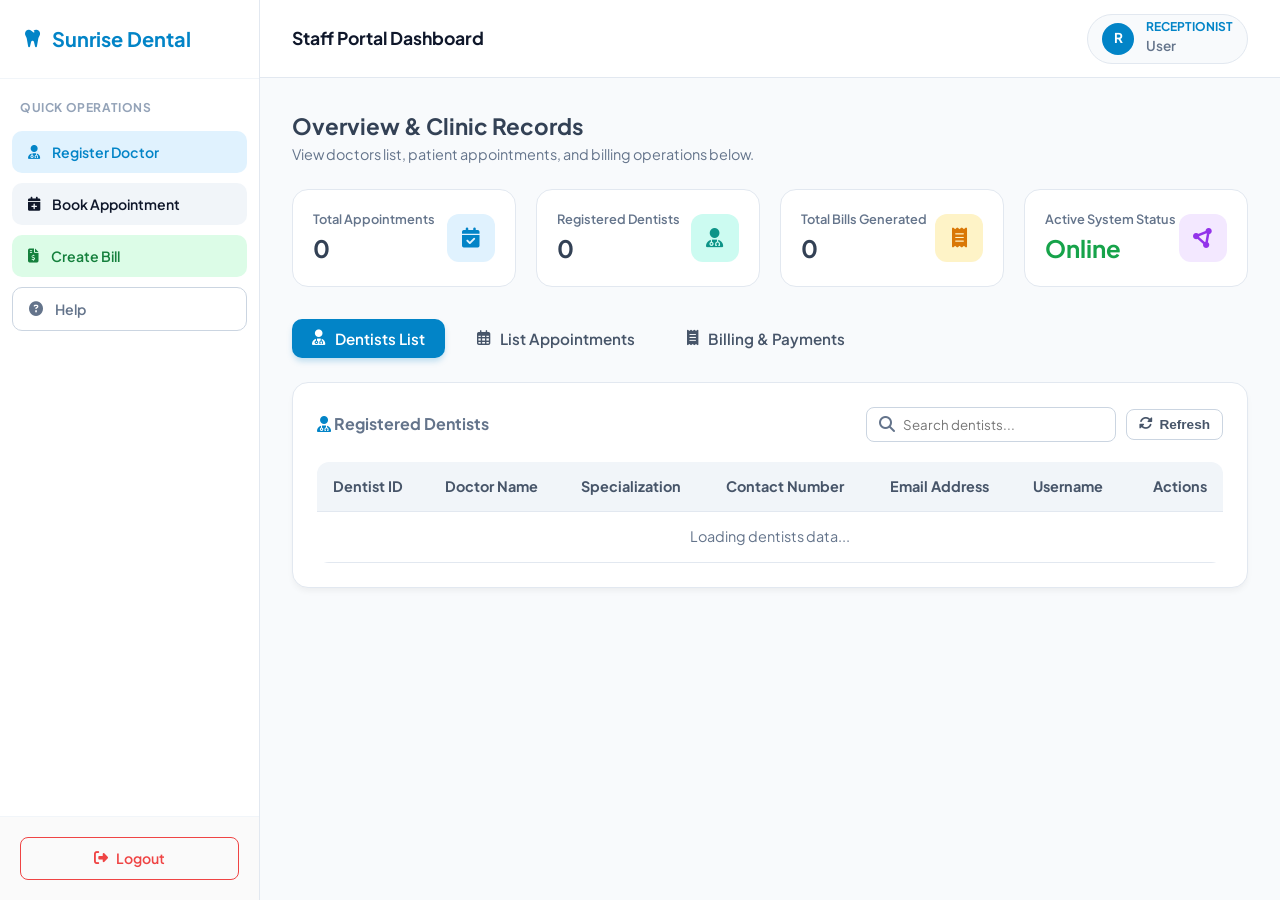
==== target/Sunrise_Dental_Clinic-1.0-SNAPSHOT/Staff_Dashboard.html @ ce17ca58 "Added controllers, Added dao, Added models, Added utils" ====
<!DOCTYPE html>
<html lang="en">
<head>
    <meta charset="UTF-8">
    <meta name="viewport" content="width=device-width, initial-scale=1.0">
    <title>Staff Dashboard - Sunrise Dental Clinic</title>
    
    <!-- FontAwesome Icons -->
    <link href="https://cdnjs.cloudflare.com/ajax/libs/font-awesome/6.4.0/css/all.min.css" rel="stylesheet">
    <!-- Google Fonts -->
    <link href="https://fonts.googleapis.com/css2?family=Plus+Jakarta+Sans:wght@300;400;500;600;700&display=swap" rel="stylesheet">

    <style>
        /* Base Reset & Core Styles */
        * {
            box-sizing: border-box;
            margin: 0;
            padding: 0;
        }

        body {
            font-family: 'Plus Jakarta Sans', sans-serif;
            background-color: #f8fafc;
            color: #334155;
            line-height: 1.5;
            display: flex;
            min-height: 100vh;
        }

        /* Utility Helpers */
        .d-none { display: none !important; }
        .text-muted { color: #64748b !important; }
        .text-success { color: #16a34a !important; }
        .text-danger { color: #dc2626 !important; }
        .text-info { color: #0284c7 !important; }
        .fw-bold { font-weight: 700 !important; }
        .fw-semibold { font-weight: 600 !important; }

        /* App Layout (Sidebar + Main Content) */
        .app-container {
            display: flex;
            width: 100%;
            min-height: 100vh;
        }

        /* Sidebar Styles */
        .sidebar {
            width: 260px;
            background-color: #ffffff;
            border-right: 1px solid #e2e8f0;
            display: flex;
            flex-direction: column;
            justify-content: space-between;
            position: fixed;
            top: 0;
            bottom: 0;
            left: 0;
            z-index: 100;
            transition: all 0.3s ease;
        }

        .sidebar-brand {
            padding: 1.5rem;
            border-bottom: 1px solid #f1f5f9;
        }

        .navbar-brand-custom {
            font-weight: 700;
            color: #0284c7 !important;
            font-size: 1.25rem;
            text-decoration: none;
            display: flex;
            align-items: center;
            gap: 10px;
        }

        .sidebar-actions {
            padding: 1.25rem 0.75rem;
            display: flex;
            flex-direction: column;
            gap: 10px;
            flex-grow: 1;
        }

        .sidebar-title {
            font-size: 0.75rem;
            font-weight: 700;
            color: #94a3b8;
            text-transform: uppercase;
            letter-spacing: 0.05em;
            margin-bottom: 4px;
            padding-left: 8px;
        }

        .sidebar-btn {
            display: flex;
            align-items: center;
            gap: 12px;
            font-weight: 600;
            border-radius: 10px;
            padding: 12px 16px;
            border: none;
            cursor: pointer;
            font-family: inherit;
            font-size: 0.88rem;
            width: 100%;
            text-align: left;
            transition: all 0.2s ease;
        }

        .sidebar-btn-info { background-color: #e0f2fe; color: #0284c7; }
        .sidebar-btn-info:hover { background-color: #0284c7; color: #ffffff; }

        .sidebar-btn-dark { background-color: #f1f5f9; color: #0f172a; }
        .sidebar-btn-dark:hover { background-color: #0f172a; color: #ffffff; }

        .sidebar-btn-success { background-color: #dcfce7; color: #15803d; }
        .sidebar-btn-success:hover { background-color: #16a34a; color: #ffffff; }

        .sidebar-btn-outline { background-color: transparent; border: 1px solid #cbd5e1; color: #64748b; }
        .sidebar-btn-outline:hover { background-color: #f8fafc; color: #0f172a; }

        .sidebar-footer {
            padding: 1.25rem;
            border-top: 1px solid #f1f5f9;
            background-color: #fafafa;
        }

        .btn-logout {
            display: flex;
            align-items: center;
            justify-content: center;
            gap: 8px;
            width: 100%;
            padding: 10px 16px;
            border-radius: 8px;
            border: 1px solid #ef4444;
            color: #ef4444;
            background-color: transparent;
            font-weight: 600;
            text-decoration: none;
            font-size: 0.88rem;
            transition: all 0.2s ease;
        }

        .btn-logout:hover {
            background-color: #ef4444;
            color: #ffffff;
        }

        /* Main Area */
        .main-wrapper {
            margin-left: 260px;
            flex-grow: 1;
            display: flex;
            flex-direction: column;
            width: calc(100% - 260px);
            transition: all 0.3s ease;
        }

        .top-header {
            background-color: #ffffff;
            border-bottom: 1px solid #e2e8f0;
            padding: 0.85rem 2rem;
            display: flex;
            align-items: center;
            justify-content: space-between;
            position: sticky;
            top: 0;
            z-index: 90;
        }

        .mobile-toggle-btn {
            display: none;
            background: none;
            border: none;
            font-size: 1.25rem;
            color: #334155;
            cursor: pointer;
        }

        .user-nav-profile {
            display: flex;
            align-items: center;
            gap: 12px;
            text-align: right;
            background-color: #f8fafc;
            padding: 6px 14px;
            border-radius: 30px;
            border: 1px solid #e2e8f0;
        }

        .user-avatar {
            width: 32px;
            height: 32px;
            border-radius: 50%;
            background-color: #0284c7;
            color: white;
            display: flex;
            align-items: center;
            justify-content: center;
            font-size: 0.85rem;
            font-weight: 700;
        }

        .dashboard-container {
            padding: 2rem;
            max-width: 1400px;
            margin: 0 auto;
            width: 100%;
        }

        .dashboard-header {
            margin-bottom: 1.5rem;
        }

        /* Stats Cards */
        .stats-grid {
            display: grid;
            grid-template-columns: repeat(auto-fit, minmax(220px, 1fr));
            gap: 1.25rem;
            margin-bottom: 2rem;
        }

        .stat-card {
            background: #ffffff;
            border-radius: 16px;
            border: 1px solid #e2e8f0;
            padding: 20px;
            transition: transform 0.2s ease, box-shadow 0.2s ease;
            display: flex;
            align-items: center;
            justify-content: space-between;
        }

        .stat-card:hover {
            transform: translateY(-3px);
            box-shadow: 0 10px 15px -3px rgba(0, 0, 0, 0.08);
        }

        .stat-icon {
            width: 48px;
            height: 48px;
            border-radius: 12px;
            display: flex;
            align-items: center;
            justify-content: center;
            font-size: 1.25rem;
        }

        .bg-sky-light { background-color: #e0f2fe; color: #0284c7; }
        .bg-amber-light { background-color: #fef3c7; color: #d97706; }
        .bg-purple-light { background-color: #f3e8ff; color: #9333ea; }
        .bg-teal-light { background-color: #ccfbf1; color: #0d9488; }

        /* Custom Dynamic Table Navigation Buttons */
        .table-nav-container {
            display: flex;
            align-items: center;
            gap: 12px;
            margin-bottom: 1.5rem;
            flex-wrap: wrap;
        }

        .table-nav-btn {
            background-color: transparent;
            color: #475569;
            border: none;
            padding: 10px 20px;
            border-radius: 10px;
            font-weight: 600;
            font-size: 0.95rem;
            cursor: pointer;
            display: inline-flex;
            align-items: center;
            gap: 10px;
            transition: all 0.2s ease;
            font-family: inherit;
        }

        .table-nav-btn:hover {
            background-color: #f1f5f9;
            color: #0f172a;
        }

        .table-nav-btn.active {
            background-color: #0284c7;
            color: #ffffff;
            box-shadow: 0 4px 6px -1px rgba(2, 132, 199, 0.25);
        }

        /* Card Section */
        .sidebar-card {
            background: #ffffff;
            border-radius: 16px;
            border: 1px solid #e2e8f0;
            box-shadow: 0 4px 6px -1px rgba(0, 0, 0, 0.05);
            padding: 1.5rem;
            margin-bottom: 2rem;
        }

        .tab-content-panel {
            display: none;
        }

        .tab-content-panel.active {
            display: block;
        }

        /* Table & Tools */
        .table-responsive {
            width: 100%;
            overflow-x: auto;
        }

        .table-custom {
            width: 100%;
            border-collapse: collapse;
            background: white;
            border-radius: 12px;
            overflow: hidden;
            text-align: left;
        }

        .table-custom thead {
            background-color: #f1f5f9;
            color: #475569;
            font-weight: 600;
        }

        .table-custom th, .table-custom td {
            padding: 14px 16px;
            border-bottom: 1px solid #e2e8f0;
            font-size: 0.9rem;
        }

        .table-custom tbody tr:hover {
            background-color: #f8fafc;
        }

        .table-header-tools {
            display: flex;
            justify-content: space-between;
            align-items: center;
            margin-bottom: 1.25rem;
            flex-wrap: wrap;
            gap: 12px;
        }

        .table-controls {
            display: flex;
            align-items: center;
            gap: 10px;
        }

        .search-box {
            display: flex;
            align-items: center;
            border: 1px solid #cbd5e1;
            border-radius: 8px;
            padding: 6px 12px;
            background: #fff;
            width: 250px;
        }

        .search-box input {
            border: none;
            outline: none;
            padding: 2px 8px;
            width: 100%;
            font-family: inherit;
        }

        .btn-refresh {
            background-color: #ffffff;
            border: 1px solid #cbd5e1;
            color: #475569;
            padding: 7px 12px;
            border-radius: 8px;
            cursor: pointer;
            display: inline-flex;
            align-items: center;
            gap: 6px;
            font-size: 0.85rem;
            font-weight: 600;
            transition: all 0.2s;
        }

        .btn-refresh:hover {
            background-color: #f1f5f9;
            color: #0284c7;
            border-color: #0284c7;
        }

        /* Action Controls & Badges */
        .text-end { text-align: right; }
        .text-center { text-align: center; }
        .badge {
            padding: 4px 8px;
            border-radius: 6px;
            font-size: 0.75rem;
            font-weight: 600;
            display: inline-block;
        }
        .badge.bg-info { background-color: #e0f2fe; color: #0369a1; }
        .badge.bg-light { background-color: #f1f5f9; color: #334155; border: 1px solid #cbd5e1; }
        .badge.bg-primary { background-color: #dbeafe; color: #1e40af; }
        .badge.bg-success { background-color: #dcfce7; color: #15803d; }
        .badge.bg-danger { background-color: #fee2e2; color: #b91c1c; }
        .badge.bg-warning { background-color: #fef3c7; color: #b45309; }

        .btn-action {
            background: transparent;
            border: 1px solid #cbd5e1;
            padding: 5px 10px;
            border-radius: 6px;
            cursor: pointer;
            color: #475569;
        }
        .btn-action:hover { background-color: #f1f5f9; }
        .btn-action-danger { border-color: #fca5a5; color: #dc2626; }
        .btn-action-danger:hover { background-color: #fee2e2; }

        /* Custom Alerts */
        .alert {
            padding: 12px 16px;
            border-radius: 10px;
            margin-bottom: 1.5rem;
            display: flex;
            align-items: center;
            justify-content: space-between;
        }
        .alert-success { background-color: #dcfce7; color: #15803d; }
        .alert-info { background-color: #e0f2fe; color: #0369a1; }
        .alert-warning { background-color: #fef3c7; color: #b45309; }
        .alert-danger { background-color: #fee2e2; color: #b91c1c; }
        .alert .btn-close { background: none; border: none; font-size: 1.1rem; cursor: pointer; color: inherit; }

        /* Modals */
        .modal {
            display: none;
            position: fixed;
            top: 0;
            left: 0;
            width: 100%;
            height: 100%;
            background-color: rgba(15, 23, 42, 0.5);
            backdrop-filter: blur(4px);
            z-index: 2000;
            align-items: center;
            justify-content: center;
            padding: 1rem;
        }

        .modal.show { display: flex; }

        .modal-dialog {
            background: white;
            border-radius: 16px;
            width: 100%;
            max-width: 600px;
            box-shadow: 0 20px 25px -5px rgba(0, 0, 0, 0.1);
            overflow: hidden;
            animation: modalFadeIn 0.2s ease-out;
        }

        .modal-dialog.modal-lg { max-width: 800px; }

        @keyframes modalFadeIn {
            from { opacity: 0; transform: translateY(-10px); }
            to { opacity: 1; transform: translateY(0); }
        }

        .modal-header {
            padding: 1.25rem 1.5rem 0.5rem;
            display: flex;
            justify-content: space-between;
            align-items: center;
        }

        .modal-header .btn-close {
            background: none;
            border: none;
            font-size: 1.25rem;
            cursor: pointer;
            color: #64748b;
        }

        .modal-body { padding: 1rem 1.5rem; }
        .modal-footer {
            padding: 0.75rem 1.5rem 1.25rem;
            display: flex;
            justify-content: flex-end;
            gap: 10px;
        }

        .btn-light { background-color: #e2e8f0; color: #334155; border: none; padding: 8px 16px; border-radius: 8px; cursor: pointer; }

        /* Form Controls */
        .form-grid {
            display: grid;
            grid-template-columns: 1fr;
            gap: 1rem;
        }
        @media (min-width: 640px) {
            .form-grid-2 { grid-template-columns: 1fr 1fr; }
        }
        .form-group { display: flex; flex-direction: column; gap: 4px; }
        .form-group.col-span-2 { grid-column: span 2; }
        .form-label { font-size: 0.85rem; font-weight: 600; color: #334155; }
        .form-control, .form-select {
            padding: 8px 12px;
            border: 1px solid #cbd5e1;
            border-radius: 8px;
            font-family: inherit;
            font-size: 0.9rem;
            outline: none;
        }
        .form-control:focus, .form-select:focus {
            border-color: #0284c7;
            box-shadow: 0 0 0 3px rgba(2, 132, 199, 0.15);
        }
        .invalid-feedback {
            display: none;
            color: #dc2626;
            font-size: 0.75rem;
            margin-top: 2px;
        }
        .was-validated :invalid ~ .invalid-feedback { display: block; }
        .was-validated :invalid { border-color: #dc2626; }

        /* Accordion CSS */
        .accordion-item {
            border: 1px solid #e2e8f0;
            border-radius: 8px;
            margin-bottom: 8px;
            overflow: hidden;
        }
        .accordion-button {
            width: 100%;
            padding: 12px 16px;
            text-align: left;
            background: #f8fafc;
            border: none;
            font-weight: 600;
            cursor: pointer;
            display: flex;
            align-items: center;
            font-family: inherit;
        }
        .accordion-collapse { display: none; padding: 12px 16px; background: white; font-size: 0.85rem; }
        .accordion-collapse.show { display: block; }

        /* Responsive */
        @media (max-width: 992px) {
            .sidebar { transform: translateX(-100%); }
            .sidebar.mobile-open { transform: translateX(0); }
            .main-wrapper { margin-left: 0; width: 100%; }
            .mobile-toggle-btn { display: block; }
        }
    </style>
</head>
<body>

<div class="app-container">

    <!-- Left Sidebar with Actions Navigation -->
    <aside class="sidebar" id="sidebar">
        <div>
            <div class="sidebar-brand">
                <a class="navbar-brand-custom" href="#">
                    <i class="fa-solid fa-tooth"></i> Sunrise Dental
                </a>
            </div>

            <!-- Management Actions in Sidebar -->
            <div class="sidebar-actions">
                <span class="sidebar-title">Quick Operations</span>
                
                <button class="sidebar-btn sidebar-btn-info" onclick="openModal('registerDoctorModal')">
                    <i class="fa-solid fa-user-doctor"></i> Register Doctor
                </button>
                
                <button class="sidebar-btn sidebar-btn-dark" onclick="openModal('bookAppointmentModal')">
                    <i class="fa-solid fa-calendar-plus"></i> Book Appointment
                </button>
                
                <button class="sidebar-btn sidebar-btn-success" onclick="openModal('createBillModal')">
                    <i class="fa-solid fa-file-invoice-dollar"></i> Create Bill
                </button>
                
                <button class="sidebar-btn sidebar-btn-outline" onclick="openModal('receptionistHelpModal')">
                    <i class="fa-solid fa-circle-question"></i> Help
                </button>
            </div>
        </div>

        <!-- Sidebar Footer with ONLY Logout Button -->
        <div class="sidebar-footer">
            <a href="LogoutServlet" class="btn-logout">
                <i class="fa-solid fa-right-from-bracket"></i> Logout
            </a>
        </div>
    </aside>

    <!-- Right Main Wrapper Area -->
    <div class="main-wrapper">
        
        <!-- Top Header (With Reception User Details on Right Corner) -->
        <header class="top-header">
            <div style="display: flex; align-items: center; gap: 15px;">
                <button class="mobile-toggle-btn" onclick="toggleSidebar()">
                    <i class="fa-solid fa-bars"></i>
                </button>
                <h4 class="fw-bold" style="font-size: 1.1rem; color: #0f172a; margin: 0;">Staff Portal Dashboard</h4>
            </div>

            <!-- User Info at Right Corner -->
            <div class="user-nav-profile">
                <div class="user-avatar">R</div>
                <div style="text-align: left;">
                    <span class="fw-bold" id="navRole" style="display: block; font-size: 0.75rem; color: #0284c7; line-height: 1;">RECEPTIONIST</span>
                    <small class="text-muted" id="navUsername" style="font-weight: 600; font-size: 0.85rem;">User</small>
                </div>
            </div>
        </header>

        <!-- Main Dashboard Content -->
        <main class="dashboard-container">

            <div class="dashboard-header">
                <h2 class="fw-bold" style="font-size: 1.4rem;">Overview & Clinic Records</h2>
                <p class="text-muted" style="font-size: 0.9rem;">View doctors list, patient appointments, and billing operations below.</p>
            </div>

            <!-- Dynamic Alert Container -->
            <div id="alertContainer"></div>

            <!-- Quick Stats Cards -->
            <div class="stats-grid">
                <div class="stat-card">
                    <div>
                        <span class="text-muted fw-semibold" style="font-size: 0.8rem; display: block;">Total Appointments</span>
                        <h3 class="fw-bold" id="statAppointments" style="font-size: 1.5rem;">0</h3>
                    </div>
                    <div class="stat-icon bg-sky-light"><i class="fa-solid fa-calendar-check"></i></div>
                </div>
                <div class="stat-card">
                    <div>
                        <span class="text-muted fw-semibold" style="font-size: 0.8rem; display: block;">Registered Dentists</span>
                        <h3 class="fw-bold" id="statDentists" style="font-size: 1.5rem;">0</h3>
                    </div>
                    <div class="stat-icon bg-teal-light"><i class="fa-solid fa-user-doctor"></i></div>
                </div>
                <div class="stat-card">
                    <div>
                        <span class="text-muted fw-semibold" style="font-size: 0.8rem; display: block;">Total Bills Generated</span>
                        <h3 class="fw-bold" id="statBills" style="font-size: 1.5rem;">0</h3>
                    </div>
                    <div class="stat-icon bg-amber-light"><i class="fa-solid fa-receipt"></i></div>
                </div>
                <div class="stat-card">
                    <div>
                        <span class="text-muted fw-semibold" style="font-size: 0.8rem; display: block;">Active System Status</span>
                        <h3 class="fw-bold text-success" style="font-size: 1.5rem;">Online</h3>
                    </div>
                    <div class="stat-icon bg-purple-light"><i class="fa-solid fa-circle-nodes"></i></div>
                </div>
            </div>

            <!-- Table Dynamic Navigation Buttons (Matching Image) -->
            <div class="table-nav-container">
                <button class="table-nav-btn active" id="btnTabDentists" onclick="switchTableTab('tabDentists')">
                    <i class="fa-solid fa-user-doctor"></i> Dentists List
                </button>
                <button class="table-nav-btn" id="btnTabAppointments" onclick="switchTableTab('tabAppointments')">
                    <i class="fa-regular fa-calendar-days"></i> List Appointments
                </button>
                <button class="table-nav-btn" id="btnTabBilling" onclick="switchTableTab('tabBilling')">
                    <i class="fa-solid fa-receipt"></i> Billing & Payments
                </button>
            </div>

            <!-- SECTION 1: Registered Dentists Table -->
            <div class="sidebar-card tab-content-panel active" id="tabDentists">
                <div class="table-header-tools">
                    <h4 class="fw-bold text-muted" style="font-size: 1rem;"><i class="fa-solid fa-user-doctor me-1 text-info"></i> Registered Dentists</h4>
                    
                    <div class="table-controls">
                        <div class="search-box">
                            <i class="fa-solid fa-magnifying-glass text-muted"></i>
                            <input type="text" id="searchDentistsInput" placeholder="Search dentists...">
                        </div>
                        <button class="btn-refresh" onclick="loadDashboardData()" title="Refresh Dentists Table">
                            <i class="fa-solid fa-rotate"></i> Refresh
                        </button>
                    </div>
                </div>

                <div class="table-responsive">
                    <table class="table-custom">
                        <thead>
                            <tr>
                                <th>Dentist ID</th>
                                <th>Doctor Name</th>
                                <th>Specialization</th>
                                <th>Contact Number</th>
                                <th>Email Address</th>
                                <th>Username</th>
                                <th class="text-end">Actions</th>
                            </tr>
                        </thead>
                        <tbody id="dentistsTableBody">
                            <tr>
                                <td colspan="7" class="text-center text-muted">Loading dentists data...</td>
                            </tr>
                        </tbody>
                    </table>
                </div>
            </div>

            <!-- SECTION 2: Appointments Table -->
            <div class="sidebar-card tab-content-panel" id="tabAppointments">
                <div class="table-header-tools">
                    <h4 class="fw-bold text-muted" style="font-size: 1rem;"><i class="fa-regular fa-calendar-days me-1 text-info"></i> Appointments List</h4>
                    
                    <div class="table-controls">
                        <div class="search-box">
                            <i class="fa-solid fa-magnifying-glass text-muted"></i>
                            <input type="text" id="searchAppointmentsInput" placeholder="Search appointments...">
                        </div>
                        <button class="btn-refresh" onclick="loadDashboardData()" title="Refresh Appointments Table">
                            <i class="fa-solid fa-rotate"></i> Refresh
                        </button>
                    </div>
                </div>

                <div class="table-responsive">
                    <table class="table-custom">
                        <thead>
                            <tr>
                                <th>Appt ID</th>
                                <th>Patient Name</th>
                                <th>Contact</th>
                                <th>Dentist Name</th>
                                <th>Treatment</th>
                                <th>Date & Time</th>
                                <th>Status</th>
                                <th class="text-end">Actions</th>
                            </tr>
                        </thead>
                        <tbody id="appointmentsTableBody">
                            <tr>
                                <td colspan="8" class="text-center text-muted">Loading appointments data...</td>
                            </tr>
                        </tbody>
                    </table>
                </div>
            </div>

            <!-- SECTION 3: Billing & Payments Table -->
            <div class="sidebar-card tab-content-panel" id="tabBilling">
                <div class="table-header-tools">
                    <h4 class="fw-bold text-muted" style="font-size: 1rem;"><i class="fa-solid fa-receipt me-1 text-info"></i> Billing & Payments Records</h4>
                    
                    <div class="table-controls">
                        <div class="search-box">
                            <i class="fa-solid fa-magnifying-glass text-muted"></i>
                            <input type="text" id="searchBillingInput" placeholder="Search bills...">
                        </div>
                        <button class="btn-refresh" onclick="loadDashboardData()" title="Refresh Billing Table">
                            <i class="fa-solid fa-rotate"></i> Refresh
                        </button>
                    </div>
                </div>

                <div class="table-responsive">
                    <table class="table-custom">
                        <thead>
                            <tr>
                                <th>Bill ID</th>
                                <th>Appointment</th>
                                <th>Patient Name</th>
                                <th>Treatment</th>
                                <th>Consultation Fee</th>
                                <th>Treatment Cost</th>
                                <th>Total Amount</th>
                                <th>Bill Date</th>
                            </tr>
                        </thead>
                        <tbody id="billingTableBody">
                            <tr>
                                <td colspan="8" class="text-center text-muted">Loading billing data...</td>
                            </tr>
                        </tbody>
                    </table>
                </div>
            </div>

        </main>
    </div>
</div>

<!-- Dynamic Modals Container -->
<div id="dynamicModalsContainer"></div>

<!-- Modal 1: Register Doctor -->
<div class="modal" id="registerDoctorModal">
    <div class="modal-dialog modal-lg">
        <div class="modal-header">
            <h4 class="fw-bold text-info"><i class="fa-solid fa-user-doctor"></i> Register New Doctor</h4>
            <button type="button" class="btn-close" onclick="closeModal('registerDoctorModal')">&times;</button>
        </div>
        <form action="RegisterDentistServlet" method="POST" class="needs-validation" autocomplete="off" novalidate>
            <div class="modal-body">
                <div class="form-grid form-grid-2">
                    <div class="form-group">
                        <label class="form-label">Doctor Name</label>
                        <input type="text" name="dentistName" class="form-control" placeholder="e.g. Dr. Nimal Perera" minlength="3" required>
                        <div class="invalid-feedback">Please enter doctor's name.</div>
                    </div>
                    <div class="form-group">
                        <label class="form-label">Specialization</label>
                        <input type="text" name="specialization" class="form-control" placeholder="e.g. Orthodontics" required>
                        <div class="invalid-feedback">Specialization is required.</div>
                    </div>
                    <div class="form-group">
                        <label class="form-label">Contact Number</label>
                        <input type="tel" name="contactNumber" class="form-control" placeholder="07XXXXXXXX" pattern="0[0-9]{9}" maxlength="10" required>
                        <div class="invalid-feedback">Must be a valid 10-digit number.</div>
                    </div>
                    <div class="form-group">
                        <label class="form-label">Email Address</label>
                        <input type="email" name="email" class="form-control" placeholder="doctor@example.com" required>
                        <div class="invalid-feedback">Valid email required.</div>
                    </div>
                    <div class="form-group">
                        <label class="form-label">Login Username</label>
                        <input type="text" name="username" class="form-control" placeholder="e.g. drnimal" autocomplete="new-password" required>
                        <div class="invalid-feedback">Username is required.</div>
                    </div>
                    <div class="form-group">
                        <label class="form-label">Login Password</label>
                        <input type="password" name="password" class="form-control" placeholder="••••••••" minlength="4" autocomplete="new-password" required>
                        <div class="invalid-feedback">Password minimum 4 characters.</div>
                    </div>
                </div>
            </div>
            <div class="modal-footer">
                <button type="button" class="btn-light" onclick="closeModal('registerDoctorModal')">Cancel</button>
                <button type="submit" class="sidebar-btn sidebar-btn-info" style="width:auto;">Register Doctor</button>
            </div>
        </form>
    </div>
</div>

<!-- Modal 2: Book Appointment -->
<div class="modal" id="bookAppointmentModal">
    <div class="modal-dialog modal-lg">
        <div class="modal-header">
            <h4 class="fw-bold text-info"><i class="fa-solid fa-calendar-plus"></i> Schedule Appointment</h4>
            <button type="button" class="btn-close" onclick="closeModal('bookAppointmentModal')">&times;</button>
        </div>
        <form action="AddAppointmentServlet" method="POST" class="needs-validation" novalidate>
            <div class="modal-body">
                <div class="form-grid form-grid-2">
                    <div class="form-group">
                        <label class="form-label">Patient Name</label>
                        <input type="text" name="patientName" class="form-control" placeholder="Full Name" minlength="3" required>
                        <div class="invalid-feedback">Enter valid patient name.</div>
                    </div>
                    <div class="form-group">
                        <label class="form-label">Contact Number</label>
                        <input type="tel" name="contactNumber" class="form-control" placeholder="07XXXXXXXX" pattern="0[0-9]{9}" maxlength="10" required>
                        <div class="invalid-feedback">Valid 10-digit number required.</div>
                    </div>
                    <div class="form-group col-span-2">
                        <label class="form-label">Address</label>
                        <input type="text" name="address" class="form-control" placeholder="Patient Address" required>
                        <div class="invalid-feedback">Address is required.</div>
                    </div>
                    <div class="form-group">
                        <label class="form-label">Assigned Dentist</label>
                        <select name="dentistId" id="bookingDentistSelect" class="form-select" required>
                            <option value="">-- Select Dentist --</option>
                        </select>
                        <div class="invalid-feedback">Please choose a dentist.</div>
                    </div>
                    <div class="form-group">
                        <label class="form-label">Treatment Type</label>
                        <select name="treatmentId" id="bookingTreatmentSelect" class="form-select" required>
                            <option value="">-- Select Treatment --</option>
                        </select>
                        <div class="invalid-feedback">Please choose a treatment.</div>
                    </div>
                    <div class="form-group col-span-2">
                        <label class="form-label">Date & Time</label>
                        <input type="datetime-local" name="appointmentDateTime" class="form-control datetime-picker" required>
                        <div class="invalid-feedback">Select date and time.</div>
                    </div>
                </div>
            </div>
            <div class="modal-footer">
                <button type="button" class="btn-light" onclick="closeModal('bookAppointmentModal')">Cancel</button>
                <button type="submit" class="sidebar-btn sidebar-btn-info" style="width:auto;">Confirm Booking</button>
            </div>
        </form>
    </div>
</div>

<!-- Modal 3: Create Bill -->
<div class="modal" id="createBillModal">
    <div class="modal-dialog">
        <div class="modal-header">
            <h4 class="fw-bold text-info"><i class="fa-solid fa-file-invoice-dollar"></i> Generate Bill</h4>
            <button type="button" class="btn-close" onclick="closeModal('createBillModal')">&times;</button>
        </div>
        <form action="BillingServlet" method="POST" class="needs-validation" novalidate>
            <div class="modal-body">
                <div class="form-grid">
                    <div class="form-group">
                        <label class="form-label">Appointment ID</label>
                        <input type="number" name="appointmentId" class="form-control" min="1" required placeholder="e.g. 1">
                        <div class="invalid-feedback">Valid Appointment ID required.</div>
                    </div>
                    <div class="form-group">
                        <label class="form-label">Consultation Fee (LKR)</label>
                        <input type="number" step="0.01" min="0" name="consultationFee" class="form-control" required placeholder="1000.00">
                        <div class="invalid-feedback">Cannot be negative.</div>
                    </div>
                    <div class="form-group">
                        <label class="form-label">Treatment Cost (LKR)</label>
                        <input type="number" step="0.01" min="0" name="treatmentCost" class="form-control" required placeholder="3500.00">
                        <div class="invalid-feedback">Cannot be negative.</div>
                    </div>
                </div>
            </div>
            <div class="modal-footer">
                <button type="button" class="btn-light" onclick="closeModal('createBillModal')">Cancel</button>
                <button type="submit" class="sidebar-btn sidebar-btn-success" style="width:auto;">Generate Bill</button>
            </div>
        </form>
    </div>
</div>

<!-- Help Modal -->
<div class="modal" id="receptionistHelpModal">
    <div class="modal-dialog modal-lg">
        <div class="modal-header">
            <h4 class="fw-bold text-info"><i class="fa-solid fa-circle-info"></i> System Guide</h4>
            <button type="button" class="btn-close" onclick="closeModal('receptionistHelpModal')">&times;</button>
        </div>
        <div class="modal-body">
            <div id="helpAccordion">
                <div class="accordion-item">
                    <button class="accordion-button" onclick="toggleAccordion('helpDoc')">
                        <i class="fa-solid fa-user-doctor text-info" style="margin-right:8px;"></i> How to Register a Doctor?
                    </button>
                    <div id="helpDoc" class="accordion-collapse">
                        <ul>
                            <li>Click <strong>Register Doctor</strong> in the sidebar.</li>
                            <li>Fill doctor details and login credentials, then click Save.</li>
                        </ul>
                    </div>
                </div>
                <div class="accordion-item">
                    <button class="accordion-button" onclick="toggleAccordion('helpAppt')">
                        <i class="fa-solid fa-calendar-plus text-info" style="margin-right:8px;"></i> How to Book an Appointment?
                    </button>
                    <div id="helpAppt" class="accordion-collapse">
                        <ul>
                            <li>Click <strong>Book Appointment</strong> in the sidebar.</li>
                            <li>Select Patient, Dentist, Treatment, and Date/Time.</li>
                        </ul>
                    </div>
                </div>
                <div class="accordion-item">
                    <button class="accordion-button" onclick="toggleAccordion('helpBill')">
                        <i class="fa-solid fa-file-invoice-dollar text-info" style="margin-right:8px;"></i> How to Create a Bill?
                    </button>
                    <div id="helpBill" class="accordion-collapse">
                        <ul>
                            <li>Click <strong>Create Bill</strong> in the sidebar.</li>
                            <li>Enter Appointment ID and fees, then click Generate.</li>
                        </ul>
                    </div>
                </div>
            </div>
        </div>
        <div class="modal-footer">
            <button type="button" class="btn-light" onclick="closeModal('receptionistHelpModal')">Close Guide</button>
        </div>
    </div>
</div>

<script>
    /* Tab Switching Functionality */
    function switchTableTab(tabId) {
        document.querySelectorAll('.tab-content-panel').forEach(panel => {
            panel.classList.remove('active');
        });

        document.querySelectorAll('.table-nav-btn').forEach(btn => {
            btn.classList.remove('active');
        });

        document.getElementById(tabId).classList.add('active');

        if (tabId === 'tabDentists') {
            document.getElementById('btnTabDentists').classList.add('active');
        } else if (tabId === 'tabAppointments') {
            document.getElementById('btnTabAppointments').classList.add('active');
        } else if (tabId === 'tabBilling') {
            document.getElementById('btnTabBilling').classList.add('active');
        }
    }

    function openModal(id) {
        document.getElementById(id).classList.add('show');
        if (window.innerWidth <= 992) {
            document.getElementById('sidebar').classList.remove('mobile-open');
        }
    }

    function closeModal(id) {
        document.getElementById(id).classList.remove('show');
    }

    function toggleAccordion(id) {
        document.getElementById(id).classList.toggle('show');
    }

    function toggleSidebar() {
        document.getElementById('sidebar').classList.toggle('mobile-open');
    }

    document.addEventListener('DOMContentLoaded', function () {
        const now = new Date();
        const year = now.getFullYear();
        const month = String(now.getMonth() + 1).padStart(2, '0');
        const day = String(now.getDate()).padStart(2, '0');
        const hours = String(now.getHours()).padStart(2, '0');
        const minutes = String(now.getMinutes()).padStart(2, '0');
        const currentDateTime = `${year}-${month}-${day}T${hours}:${minutes}`;

        document.querySelectorAll('.datetime-picker').forEach(input => {
            input.min = currentDateTime;
        });

        const forms = document.querySelectorAll('.needs-validation');
        Array.from(forms).forEach(form => {
            form.addEventListener('submit', event => {
                if (!form.checkValidity()) {
                    event.preventDefault();
                    event.stopPropagation();
                }
                form.classList.add('was-validated');
            }, false);
        });

        checkUrlStatus();
        loadDashboardData();

        setupTableSearch('searchDentistsInput', 'dentistsTableBody');
        setupTableSearch('searchAppointmentsInput', 'appointmentsTableBody');
        setupTableSearch('searchBillingInput', 'billingTableBody');
    });

    function setupTableSearch(inputId, tbodyId) {
        const searchInput = document.getElementById(inputId);
        if (!searchInput) return;

        searchInput.addEventListener('input', function () {
            const filterText = this.value.toLowerCase().trim();
            const rows = document.querySelectorAll(`#${tbodyId} tr`);

            rows.forEach(row => {
                if (row.cells.length === 1) return;
                const text = row.textContent.toLowerCase();
                row.style.display = text.includes(filterText) ? '' : 'none';
            });
        });
    }

    function checkUrlStatus() {
        const urlParams = new URLSearchParams(window.location.search);
        const status = urlParams.get('status');
        const alertContainer = document.getElementById('alertContainer');
        let alertHtml = '';

        if (status === 'success') {
            alertHtml = `<div class="alert alert-success">
                <span><i class="fa-solid fa-circle-check me-2"></i> Appointment booked successfully.</span>
                <button type="button" class="btn-close" onclick="this.parentElement.remove()">&times;</button>
            </div>`;
        } else if (status === 'updated') {
            alertHtml = `<div class="alert alert-info">
                <span><i class="fa-solid fa-pen-to-square me-2"></i> Details updated successfully.</span>
                <button type="button" class="btn-close" onclick="this.parentElement.remove()">&times;</button>
            </div>`;
        } else if (status === 'deleted') {
            alertHtml = `<div class="alert alert-warning">
                <span><i class="fa-solid fa-trash-can me-2"></i> Operation completed / Cancelled.</span>
                <button type="button" class="btn-close" onclick="this.parentElement.remove()">&times;</button>
            </div>`;
        } else if (status === 'bill_created') {
            alertHtml = `<div class="alert alert-success">
                <span><i class="fa-solid fa-file-circle-check me-2"></i> Invoice generated successfully.</span>
                <button type="button" class="btn-close" onclick="this.parentElement.remove()">&times;</button>
            </div>`;
        } else if (status === 'doctor_added') {
            alertHtml = `<div class="alert alert-success">
                <span><i class="fa-solid fa-user-plus me-2"></i> Doctor registered successfully.</span>
                <button type="button" class="btn-close" onclick="this.parentElement.remove()">&times;</button>
            </div>`;
        } else if (status === 'error') {
            alertHtml = `<div class="alert alert-danger">
                <span><i class="fa-solid fa-circle-exclamation me-2"></i> Operation failed. Check inputs & try again.</span>
                <button type="button" class="btn-close" onclick="this.parentElement.remove()">&times;</button>
            </div>`;
        }

        if (alertHtml) alertContainer.innerHTML = alertHtml;

        if (window.history.replaceState && status) {
            const url = new URL(window.location.href);
            url.searchParams.delete('status');
            window.history.replaceState({}, document.title, url.pathname);
        }
    }

    function loadDashboardData() {
        fetch('./api/dashboard-data')
            .then(res => res.json())
            .then(data => {
                document.getElementById('statDentists').textContent = data.dentistList ? data.dentistList.length : 0;
                document.getElementById('statAppointments').textContent = data.appointmentList ? data.appointmentList.length : 0;
                document.getElementById('statBills').textContent = data.billList ? data.billList.length : 0;

                document.getElementById('dynamicModalsContainer').innerHTML = '';

                renderDentistsTable(data.dentistList);
                renderAppointmentsTable(data.appointmentList, data.dentistList, data.treatmentList);
                renderBillingTable(data.billList);
                populateBookingSelects(data.dentistList, data.treatmentList);
            })
            .catch(err => console.error("Error loading dashboard data:", err));
    }

    function renderDentistsTable(dentistList) {
        const tbody = document.getElementById('dentistsTableBody');
        if (!dentistList || dentistList.length === 0) {
            tbody.innerHTML = '<tr><td colspan="7" class="text-center text-muted">No dentists registered yet.</td></tr>';
            return;
        }

        let html = '';
        let modalsHtml = '';
        dentistList.forEach((d, index) => {
            html += `<tr>
                <td><strong>DOC-${index + 1}</strong></td>
                <td><strong>${d.dentistName}</strong></td>
                <td><span class="badge bg-info">${d.specialization}</span></td>
                <td>${d.contactNumber}</td>
                <td><a href="mailto:${d.email}" class="text-muted" style="text-decoration:none;">${d.email}</a></td>
                <td><span class="badge bg-light">${d.username ? d.username : 'N/A'}</span></td>
                <td class="text-end">
                    <button class="btn-action" onclick="openModal('editDoctorModal${d.dentistId}')" title="Edit">
                        <i class="fa-solid fa-pen-to-square"></i>
                    </button>
                    <form action="ManageDentistServlet" method="POST" style="display:inline;" onsubmit="return confirm('Are you sure you want to remove this dentist?');">
                        <input type="hidden" name="action" value="delete">
                        <input type="hidden" name="dentistId" value="${d.dentistId}">
                        <button type="submit" class="btn-action btn-action-danger" title="Delete">
                            <i class="fa-solid fa-trash"></i>
                        </button>
                    </form>
                </td>
            </tr>`;

            modalsHtml += `
            <div class="modal" id="editDoctorModal${d.dentistId}">
                <div class="modal-dialog modal-lg">
                    <div class="modal-header">
                        <h4 class="fw-bold text-info"><i class="fa-solid fa-user-doctor"></i> Edit Doctor Details</h4>
                        <button type="button" class="btn-close" onclick="closeModal('editDoctorModal${d.dentistId}')">&times;</button>
                    </div>
                    <form action="ManageDentistServlet" method="POST" autocomplete="off">
                        <input type="hidden" name="action" value="update">
                        <input type="hidden" name="dentistId" value="${d.dentistId}">
                        <div class="modal-body">
                            <div class="form-grid form-grid-2">
                                <div class="form-group">
                                    <label class="form-label">Doctor Name</label>
                                    <input type="text" name="dentistName" class="form-control" value="${d.dentistName}" required>
                                </div>
                                <div class="form-group">
                                    <label class="form-label">Specialization</label>
                                    <input type="text" name="specialization" class="form-control" value="${d.specialization}" required>
                                </div>
                                <div class="form-group">
                                    <label class="form-label">Contact Number</label>
                                    <input type="tel" name="contactNumber" class="form-control" value="${d.contactNumber}" required>
                                </div>
                                <div class="form-group">
                                    <label class="form-label">Email Address</label>
                                    <input type="email" name="email" class="form-control" value="${d.email}" required>
                                </div>
                                <div class="form-group">
                                    <label class="form-label">Username</label>
                                    <input type="text" name="username" class="form-control" value="${d.username || ''}" required>
                                </div>
                                <div class="form-group">
                                    <label class="form-label">New Password (Optional)</label>
                                    <input type="password" name="password" class="form-control" placeholder="Leave blank to keep current" autocomplete="new-password">
                                </div>
                            </div>
                        </div>
                        <div class="modal-footer">
                            <button type="button" class="btn-light" onclick="closeModal('editDoctorModal${d.dentistId}')">Cancel</button>
                            <button type="submit" class="sidebar-btn sidebar-btn-info" style="width:auto;">Update Doctor</button>
                        </div>
                    </form>
                </div>
            </div>`;
        });
        tbody.innerHTML = html;
        document.getElementById('dynamicModalsContainer').innerHTML += modalsHtml;
    }

    function renderAppointmentsTable(appointmentList, dentistList, treatmentList) {
        const tbody = document.getElementById('appointmentsTableBody');
        if (!appointmentList || appointmentList.length === 0) {
            tbody.innerHTML = '<tr><td colspan="8" class="text-center text-muted">No appointments booked yet.</td></tr>';
            return;
        }

        let html = '';
        appointmentList.forEach(a => {
            let dName = "Doctor #" + a.dentistId;
            if (dentistList) {
                const foundD = dentistList.find(d => d.dentistId === a.dentistId);
                if (foundD) dName = foundD.dentistName;
            }

            let tName = "Treatment #" + a.treatmentId;
            if (treatmentList) {
                const foundT = treatmentList.find(t => t.treatmentId === a.treatmentId);
                if (foundT) tName = foundT.treatmentName;
            }

            let statusBadge = "bg-light";
            let currentStatus = a.status ? a.status.toUpperCase() : "PENDING";
            if (currentStatus === "ACCEPTED") statusBadge = "bg-primary";
            else if (currentStatus === "COMPLETED") statusBadge = "bg-success";
            else if (currentStatus === "CANCELLED") statusBadge = "bg-danger";
            else if (currentStatus === "PENDING") statusBadge = "bg-warning";

            html += `<tr>
                <td><strong>APT-${a.appointmentId}</strong></td>
                <td><strong>${a.patientName}</strong><br><small class="text-muted">${a.address}</small></td>
                <td>${a.contactNumber}</td>
                <td>${dName}</td>
                <td><span class="badge bg-light">${tName}</span></td>
                <td>${a.appointmentDateTime ? a.appointmentDateTime : 'N/A'}</td>
                <td><span class="badge ${statusBadge}">${currentStatus}</span></td>
                <td class="text-end">
                    <form action="ManageAppointmentServlet" method="POST" style="display:inline;" onsubmit="return confirm('Are you sure you want to cancel this appointment?');">
                        <input type="hidden" name="action" value="delete">
                        <input type="hidden" name="appointmentId" value="${a.appointmentId}">
                        <button type="submit" class="btn-action btn-action-danger" title="Cancel">
                            <i class="fa-solid fa-trash"></i>
                        </button>
                    </form>
                </td>
            </tr>`;
        });
        tbody.innerHTML = html;
    }

    function renderBillingTable(billList) {
        const tbody = document.getElementById('billingTableBody');
        if (!billList || billList.length === 0) {
            tbody.innerHTML = '<tr><td colspan="8" class="text-center text-muted">No bills created yet.</td></tr>';
            return;
        }

        let html = '';
        billList.forEach(b => {
            html += `<tr>
                <td><strong>BILL-${b.billId}</strong></td>
                <td>APT-${b.appointmentId}</td>
                <td><strong>${b.patientName}</strong></td>
                <td><span class="badge bg-light">${b.treatmentName}</span></td>
                <td>Rs. ${parseFloat(b.consultationFee).toFixed(2)}</td>
                <td>Rs. ${parseFloat(b.treatmentCost).toFixed(2)}</td>
                <td><strong class="text-success">Rs. ${parseFloat(b.totalAmount).toFixed(2)}</strong></td>
                <td><small class="text-muted">${b.billDate}</small></td>
            </tr>`;
        });
        tbody.innerHTML = html;
    }

    function populateBookingSelects(dentistList, treatmentList) {
        const dSelect = document.getElementById('bookingDentistSelect');
        const tSelect = document.getElementById('bookingTreatmentSelect');

        dSelect.innerHTML = '<option value="">-- Select Dentist --</option>';
        tSelect.innerHTML = '<option value="">-- Select Treatment --</option>';

        if (dentistList && dentistList.length > 0) {
            dentistList.forEach(d => {
                dSelect.innerHTML += `<option value="${d.dentistId}">${d.dentistName} (${d.specialization})</option>`;
            });
        }

        if (treatmentList && treatmentList.length > 0) {
            treatmentList.forEach(t => {
                tSelect.innerHTML += `<option value="${t.treatmentId}">${t.treatmentName}</option>`;
            });
        }
    }
</script>

</body>
</html>
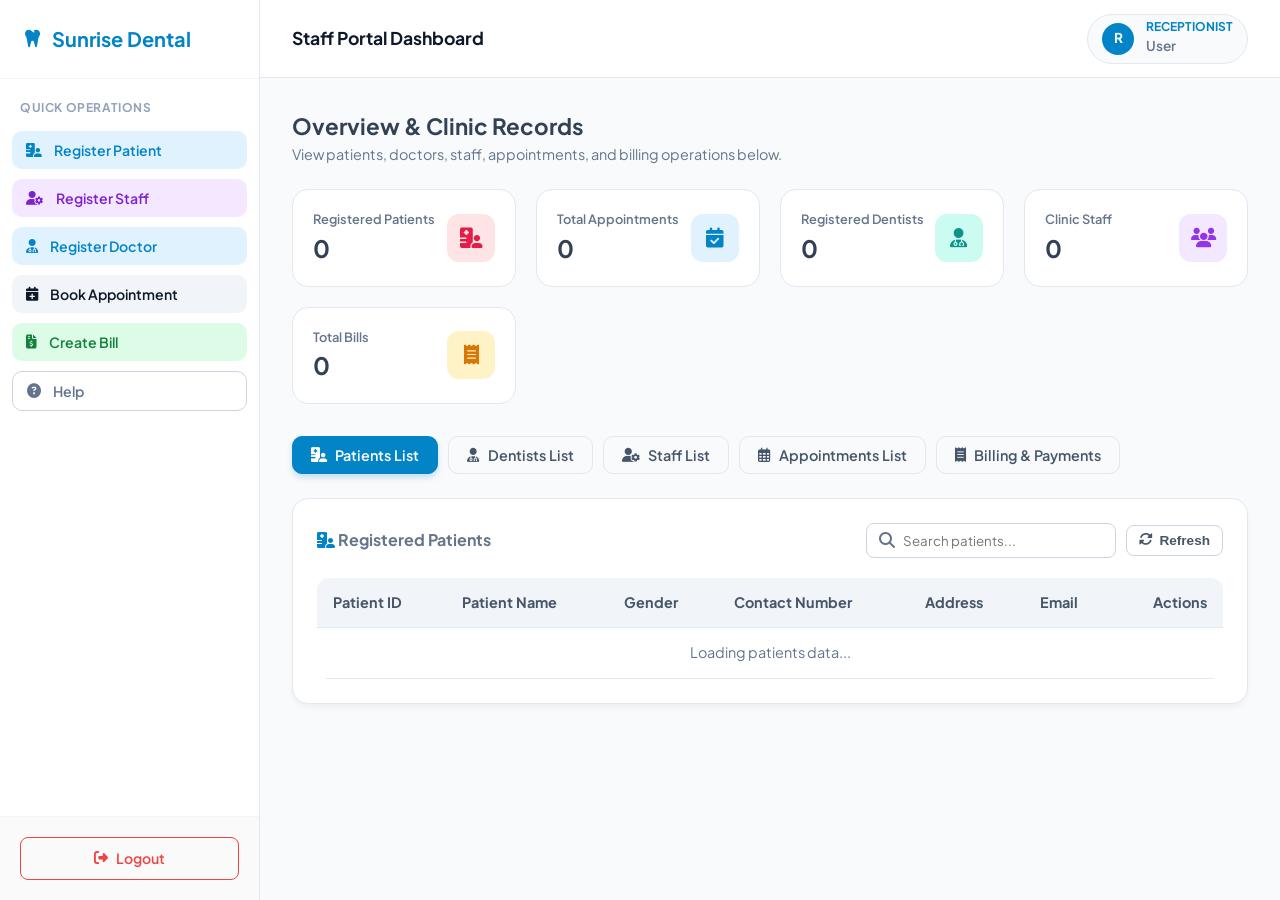
==== commit dec5ba05: "Added dentist profile, Added Patient, Updated Staff,Appoinment,efc" ====
--- a/target/Sunrise_Dental_Clinic-1.0-SNAPSHOT/Staff_Dashboard.html
+++ b/target/Sunrise_Dental_Clinic-1.0-SNAPSHOT/Staff_Dashboard.html
@@ -9,562 +9,15 @@
     <link href="https://cdnjs.cloudflare.com/ajax/libs/font-awesome/6.4.0/css/all.min.css" rel="stylesheet">
     <!-- Google Fonts -->
     <link href="https://fonts.googleapis.com/css2?family=Plus+Jakarta+Sans:wght@300;400;500;600;700&display=swap" rel="stylesheet">
-
-    <style>
-        /* Base Reset & Core Styles */
-        * {
-            box-sizing: border-box;
-            margin: 0;
-            padding: 0;
-        }
-
-        body {
-            font-family: 'Plus Jakarta Sans', sans-serif;
-            background-color: #f8fafc;
-            color: #334155;
-            line-height: 1.5;
-            display: flex;
-            min-height: 100vh;
-        }
-
-        /* Utility Helpers */
-        .d-none { display: none !important; }
-        .text-muted { color: #64748b !important; }
-        .text-success { color: #16a34a !important; }
-        .text-danger { color: #dc2626 !important; }
-        .text-info { color: #0284c7 !important; }
-        .fw-bold { font-weight: 700 !important; }
-        .fw-semibold { font-weight: 600 !important; }
-
-        /* App Layout (Sidebar + Main Content) */
-        .app-container {
-            display: flex;
-            width: 100%;
-            min-height: 100vh;
-        }
-
-        /* Sidebar Styles */
-        .sidebar {
-            width: 260px;
-            background-color: #ffffff;
-            border-right: 1px solid #e2e8f0;
-            display: flex;
-            flex-direction: column;
-            justify-content: space-between;
-            position: fixed;
-            top: 0;
-            bottom: 0;
-            left: 0;
-            z-index: 100;
-            transition: all 0.3s ease;
-        }
-
-        .sidebar-brand {
-            padding: 1.5rem;
-            border-bottom: 1px solid #f1f5f9;
-        }
-
-        .navbar-brand-custom {
-            font-weight: 700;
-            color: #0284c7 !important;
-            font-size: 1.25rem;
-            text-decoration: none;
-            display: flex;
-            align-items: center;
-            gap: 10px;
-        }
-
-        .sidebar-actions {
-            padding: 1.25rem 0.75rem;
-            display: flex;
-            flex-direction: column;
-            gap: 10px;
-            flex-grow: 1;
-        }
-
-        .sidebar-title {
-            font-size: 0.75rem;
-            font-weight: 700;
-            color: #94a3b8;
-            text-transform: uppercase;
-            letter-spacing: 0.05em;
-            margin-bottom: 4px;
-            padding-left: 8px;
-        }
-
-        .sidebar-btn {
-            display: flex;
-            align-items: center;
-            gap: 12px;
-            font-weight: 600;
-            border-radius: 10px;
-            padding: 12px 16px;
-            border: none;
-            cursor: pointer;
-            font-family: inherit;
-            font-size: 0.88rem;
-            width: 100%;
-            text-align: left;
-            transition: all 0.2s ease;
-        }
-
-        .sidebar-btn-info { background-color: #e0f2fe; color: #0284c7; }
-        .sidebar-btn-info:hover { background-color: #0284c7; color: #ffffff; }
-
-        .sidebar-btn-dark { background-color: #f1f5f9; color: #0f172a; }
-        .sidebar-btn-dark:hover { background-color: #0f172a; color: #ffffff; }
-
-        .sidebar-btn-success { background-color: #dcfce7; color: #15803d; }
-        .sidebar-btn-success:hover { background-color: #16a34a; color: #ffffff; }
-
-        .sidebar-btn-outline { background-color: transparent; border: 1px solid #cbd5e1; color: #64748b; }
-        .sidebar-btn-outline:hover { background-color: #f8fafc; color: #0f172a; }
-
-        .sidebar-footer {
-            padding: 1.25rem;
-            border-top: 1px solid #f1f5f9;
-            background-color: #fafafa;
-        }
-
-        .btn-logout {
-            display: flex;
-            align-items: center;
-            justify-content: center;
-            gap: 8px;
-            width: 100%;
-            padding: 10px 16px;
-            border-radius: 8px;
-            border: 1px solid #ef4444;
-            color: #ef4444;
-            background-color: transparent;
-            font-weight: 600;
-            text-decoration: none;
-            font-size: 0.88rem;
-            transition: all 0.2s ease;
-        }
-
-        .btn-logout:hover {
-            background-color: #ef4444;
-            color: #ffffff;
-        }
-
-        /* Main Area */
-        .main-wrapper {
-            margin-left: 260px;
-            flex-grow: 1;
-            display: flex;
-            flex-direction: column;
-            width: calc(100% - 260px);
-            transition: all 0.3s ease;
-        }
-
-        .top-header {
-            background-color: #ffffff;
-            border-bottom: 1px solid #e2e8f0;
-            padding: 0.85rem 2rem;
-            display: flex;
-            align-items: center;
-            justify-content: space-between;
-            position: sticky;
-            top: 0;
-            z-index: 90;
-        }
-
-        .mobile-toggle-btn {
-            display: none;
-            background: none;
-            border: none;
-            font-size: 1.25rem;
-            color: #334155;
-            cursor: pointer;
-        }
-
-        .user-nav-profile {
-            display: flex;
-            align-items: center;
-            gap: 12px;
-            text-align: right;
-            background-color: #f8fafc;
-            padding: 6px 14px;
-            border-radius: 30px;
-            border: 1px solid #e2e8f0;
-        }
-
-        .user-avatar {
-            width: 32px;
-            height: 32px;
-            border-radius: 50%;
-            background-color: #0284c7;
-            color: white;
-            display: flex;
-            align-items: center;
-            justify-content: center;
-            font-size: 0.85rem;
-            font-weight: 700;
-        }
-
-        .dashboard-container {
-            padding: 2rem;
-            max-width: 1400px;
-            margin: 0 auto;
-            width: 100%;
-        }
-
-        .dashboard-header {
-            margin-bottom: 1.5rem;
-        }
-
-        /* Stats Cards */
-        .stats-grid {
-            display: grid;
-            grid-template-columns: repeat(auto-fit, minmax(220px, 1fr));
-            gap: 1.25rem;
-            margin-bottom: 2rem;
-        }
-
-        .stat-card {
-            background: #ffffff;
-            border-radius: 16px;
-            border: 1px solid #e2e8f0;
-            padding: 20px;
-            transition: transform 0.2s ease, box-shadow 0.2s ease;
-            display: flex;
-            align-items: center;
-            justify-content: space-between;
-        }
-
-        .stat-card:hover {
-            transform: translateY(-3px);
-            box-shadow: 0 10px 15px -3px rgba(0, 0, 0, 0.08);
-        }
-
-        .stat-icon {
-            width: 48px;
-            height: 48px;
-            border-radius: 12px;
-            display: flex;
-            align-items: center;
-            justify-content: center;
-            font-size: 1.25rem;
-        }
-
-        .bg-sky-light { background-color: #e0f2fe; color: #0284c7; }
-        .bg-amber-light { background-color: #fef3c7; color: #d97706; }
-        .bg-purple-light { background-color: #f3e8ff; color: #9333ea; }
-        .bg-teal-light { background-color: #ccfbf1; color: #0d9488; }
-
-        /* Custom Dynamic Table Navigation Buttons */
-        .table-nav-container {
-            display: flex;
-            align-items: center;
-            gap: 12px;
-            margin-bottom: 1.5rem;
-            flex-wrap: wrap;
-        }
-
-        .table-nav-btn {
-            background-color: transparent;
-            color: #475569;
-            border: none;
-            padding: 10px 20px;
-            border-radius: 10px;
-            font-weight: 600;
-            font-size: 0.95rem;
-            cursor: pointer;
-            display: inline-flex;
-            align-items: center;
-            gap: 10px;
-            transition: all 0.2s ease;
-            font-family: inherit;
-        }
-
-        .table-nav-btn:hover {
-            background-color: #f1f5f9;
-            color: #0f172a;
-        }
-
-        .table-nav-btn.active {
-            background-color: #0284c7;
-            color: #ffffff;
-            box-shadow: 0 4px 6px -1px rgba(2, 132, 199, 0.25);
-        }
-
-        /* Card Section */
-        .sidebar-card {
-            background: #ffffff;
-            border-radius: 16px;
-            border: 1px solid #e2e8f0;
-            box-shadow: 0 4px 6px -1px rgba(0, 0, 0, 0.05);
-            padding: 1.5rem;
-            margin-bottom: 2rem;
-        }
-
-        .tab-content-panel {
-            display: none;
-        }
-
-        .tab-content-panel.active {
-            display: block;
-        }
-
-        /* Table & Tools */
-        .table-responsive {
-            width: 100%;
-            overflow-x: auto;
-        }
-
-        .table-custom {
-            width: 100%;
-            border-collapse: collapse;
-            background: white;
-            border-radius: 12px;
-            overflow: hidden;
-            text-align: left;
-        }
-
-        .table-custom thead {
-            background-color: #f1f5f9;
-            color: #475569;
-            font-weight: 600;
-        }
-
-        .table-custom th, .table-custom td {
-            padding: 14px 16px;
-            border-bottom: 1px solid #e2e8f0;
-            font-size: 0.9rem;
-        }
-
-        .table-custom tbody tr:hover {
-            background-color: #f8fafc;
-        }
-
-        .table-header-tools {
-            display: flex;
-            justify-content: space-between;
-            align-items: center;
-            margin-bottom: 1.25rem;
-            flex-wrap: wrap;
-            gap: 12px;
-        }
-
-        .table-controls {
-            display: flex;
-            align-items: center;
-            gap: 10px;
-        }
-
-        .search-box {
-            display: flex;
-            align-items: center;
-            border: 1px solid #cbd5e1;
-            border-radius: 8px;
-            padding: 6px 12px;
-            background: #fff;
-            width: 250px;
-        }
-
-        .search-box input {
-            border: none;
-            outline: none;
-            padding: 2px 8px;
-            width: 100%;
-            font-family: inherit;
-        }
-
-        .btn-refresh {
-            background-color: #ffffff;
-            border: 1px solid #cbd5e1;
-            color: #475569;
-            padding: 7px 12px;
-            border-radius: 8px;
-            cursor: pointer;
-            display: inline-flex;
-            align-items: center;
-            gap: 6px;
-            font-size: 0.85rem;
-            font-weight: 600;
-            transition: all 0.2s;
-        }
-
-        .btn-refresh:hover {
-            background-color: #f1f5f9;
-            color: #0284c7;
-            border-color: #0284c7;
-        }
-
-        /* Action Controls & Badges */
-        .text-end { text-align: right; }
-        .text-center { text-align: center; }
-        .badge {
-            padding: 4px 8px;
-            border-radius: 6px;
-            font-size: 0.75rem;
-            font-weight: 600;
-            display: inline-block;
-        }
-        .badge.bg-info { background-color: #e0f2fe; color: #0369a1; }
-        .badge.bg-light { background-color: #f1f5f9; color: #334155; border: 1px solid #cbd5e1; }
-        .badge.bg-primary { background-color: #dbeafe; color: #1e40af; }
-        .badge.bg-success { background-color: #dcfce7; color: #15803d; }
-        .badge.bg-danger { background-color: #fee2e2; color: #b91c1c; }
-        .badge.bg-warning { background-color: #fef3c7; color: #b45309; }
-
-        .btn-action {
-            background: transparent;
-            border: 1px solid #cbd5e1;
-            padding: 5px 10px;
-            border-radius: 6px;
-            cursor: pointer;
-            color: #475569;
-        }
-        .btn-action:hover { background-color: #f1f5f9; }
-        .btn-action-danger { border-color: #fca5a5; color: #dc2626; }
-        .btn-action-danger:hover { background-color: #fee2e2; }
-
-        /* Custom Alerts */
-        .alert {
-            padding: 12px 16px;
-            border-radius: 10px;
-            margin-bottom: 1.5rem;
-            display: flex;
-            align-items: center;
-            justify-content: space-between;
-        }
-        .alert-success { background-color: #dcfce7; color: #15803d; }
-        .alert-info { background-color: #e0f2fe; color: #0369a1; }
-        .alert-warning { background-color: #fef3c7; color: #b45309; }
-        .alert-danger { background-color: #fee2e2; color: #b91c1c; }
-        .alert .btn-close { background: none; border: none; font-size: 1.1rem; cursor: pointer; color: inherit; }
-
-        /* Modals */
-        .modal {
-            display: none;
-            position: fixed;
-            top: 0;
-            left: 0;
-            width: 100%;
-            height: 100%;
-            background-color: rgba(15, 23, 42, 0.5);
-            backdrop-filter: blur(4px);
-            z-index: 2000;
-            align-items: center;
-            justify-content: center;
-            padding: 1rem;
-        }
-
-        .modal.show { display: flex; }
-
-        .modal-dialog {
-            background: white;
-            border-radius: 16px;
-            width: 100%;
-            max-width: 600px;
-            box-shadow: 0 20px 25px -5px rgba(0, 0, 0, 0.1);
-            overflow: hidden;
-            animation: modalFadeIn 0.2s ease-out;
-        }
-
-        .modal-dialog.modal-lg { max-width: 800px; }
-
-        @keyframes modalFadeIn {
-            from { opacity: 0; transform: translateY(-10px); }
-            to { opacity: 1; transform: translateY(0); }
-        }
-
-        .modal-header {
-            padding: 1.25rem 1.5rem 0.5rem;
-            display: flex;
-            justify-content: space-between;
-            align-items: center;
-        }
-
-        .modal-header .btn-close {
-            background: none;
-            border: none;
-            font-size: 1.25rem;
-            cursor: pointer;
-            color: #64748b;
-        }
-
-        .modal-body { padding: 1rem 1.5rem; }
-        .modal-footer {
-            padding: 0.75rem 1.5rem 1.25rem;
-            display: flex;
-            justify-content: flex-end;
-            gap: 10px;
-        }
-
-        .btn-light { background-color: #e2e8f0; color: #334155; border: none; padding: 8px 16px; border-radius: 8px; cursor: pointer; }
-
-        /* Form Controls */
-        .form-grid {
-            display: grid;
-            grid-template-columns: 1fr;
-            gap: 1rem;
-        }
-        @media (min-width: 640px) {
-            .form-grid-2 { grid-template-columns: 1fr 1fr; }
-        }
-        .form-group { display: flex; flex-direction: column; gap: 4px; }
-        .form-group.col-span-2 { grid-column: span 2; }
-        .form-label { font-size: 0.85rem; font-weight: 600; color: #334155; }
-        .form-control, .form-select {
-            padding: 8px 12px;
-            border: 1px solid #cbd5e1;
-            border-radius: 8px;
-            font-family: inherit;
-            font-size: 0.9rem;
-            outline: none;
-        }
-        .form-control:focus, .form-select:focus {
-            border-color: #0284c7;
-            box-shadow: 0 0 0 3px rgba(2, 132, 199, 0.15);
-        }
-        .invalid-feedback {
-            display: none;
-            color: #dc2626;
-            font-size: 0.75rem;
-            margin-top: 2px;
-        }
-        .was-validated :invalid ~ .invalid-feedback { display: block; }
-        .was-validated :invalid { border-color: #dc2626; }
-
-        /* Accordion CSS */
-        .accordion-item {
-            border: 1px solid #e2e8f0;
-            border-radius: 8px;
-            margin-bottom: 8px;
-            overflow: hidden;
-        }
-        .accordion-button {
-            width: 100%;
-            padding: 12px 16px;
-            text-align: left;
-            background: #f8fafc;
-            border: none;
-            font-weight: 600;
-            cursor: pointer;
-            display: flex;
-            align-items: center;
-            font-family: inherit;
-        }
-        .accordion-collapse { display: none; padding: 12px 16px; background: white; font-size: 0.85rem; }
-        .accordion-collapse.show { display: block; }
-
-        /* Responsive */
-        @media (max-width: 992px) {
-            .sidebar { transform: translateX(-100%); }
-            .sidebar.mobile-open { transform: translateX(0); }
-            .main-wrapper { margin-left: 0; width: 100%; }
-            .mobile-toggle-btn { display: block; }
-        }
-    </style>
+    
+    <!-- External CSS Connected -->
+    <link rel="stylesheet" href="css/staffdash.css">
 </head>
 <body>
 
 <div class="app-container">
 
-    <!-- Left Sidebar with Actions Navigation -->
+    <!-- Left Sidebar -->
     <aside class="sidebar" id="sidebar">
         <div>
             <div class="sidebar-brand">
@@ -573,10 +26,18 @@
                 </a>
             </div>
 
-            <!-- Management Actions in Sidebar -->
+            <!-- Operations -->
             <div class="sidebar-actions">
                 <span class="sidebar-title">Quick Operations</span>
                 
+                <button class="sidebar-btn sidebar-btn-info" onclick="openModal('registerPatientModal')">
+                    <i class="fa-solid fa-hospital-user"></i> Register Patient
+                </button>
+
+                <button class="sidebar-btn sidebar-btn-purple" onclick="openModal('registerStaffModal')">
+                    <i class="fa-solid fa-user-gear"></i> Register Staff
+                </button>
+
                 <button class="sidebar-btn sidebar-btn-info" onclick="openModal('registerDoctorModal')">
                     <i class="fa-solid fa-user-doctor"></i> Register Doctor
                 </button>
@@ -595,7 +56,7 @@
             </div>
         </div>
 
-        <!-- Sidebar Footer with ONLY Logout Button -->
+        <!-- Logout -->
         <div class="sidebar-footer">
             <a href="LogoutServlet" class="btn-logout">
                 <i class="fa-solid fa-right-from-bracket"></i> Logout
@@ -603,10 +64,9 @@
         </div>
     </aside>
 
-    <!-- Right Main Wrapper Area -->
+    <!-- Right Main Wrapper -->
     <div class="main-wrapper">
         
-        <!-- Top Header (With Reception User Details on Right Corner) -->
         <header class="top-header">
             <div style="display: flex; align-items: center; gap: 15px;">
                 <button class="mobile-toggle-btn" onclick="toggleSidebar()">
@@ -615,7 +75,6 @@
                 <h4 class="fw-bold" style="font-size: 1.1rem; color: #0f172a; margin: 0;">Staff Portal Dashboard</h4>
             </div>
 
-            <!-- User Info at Right Corner -->
             <div class="user-nav-profile">
                 <div class="user-avatar">R</div>
                 <div style="text-align: left;">
@@ -625,19 +84,24 @@
             </div>
         </header>
 
-        <!-- Main Dashboard Content -->
         <main class="dashboard-container">
 
             <div class="dashboard-header">
                 <h2 class="fw-bold" style="font-size: 1.4rem;">Overview & Clinic Records</h2>
-                <p class="text-muted" style="font-size: 0.9rem;">View doctors list, patient appointments, and billing operations below.</p>
-            </div>
-
-            <!-- Dynamic Alert Container -->
+                <p class="text-muted" style="font-size: 0.9rem;">View patients, doctors, staff, appointments, and billing operations below.</p>
+            </div>
+
             <div id="alertContainer"></div>
 
-            <!-- Quick Stats Cards -->
+            <!-- Stats -->
             <div class="stats-grid">
+                <div class="stat-card">
+                    <div>
+                        <span class="text-muted fw-semibold" style="font-size: 0.8rem; display: block;">Registered Patients</span>
+                        <h3 class="fw-bold" id="statPatients" style="font-size: 1.5rem;">0</h3>
+                    </div>
+                    <div class="stat-icon bg-rose-light"><i class="fa-solid fa-hospital-user"></i></div>
+                </div>
                 <div class="stat-card">
                     <div>
                         <span class="text-muted fw-semibold" style="font-size: 0.8rem; display: block;">Total Appointments</span>
@@ -654,35 +118,79 @@
                 </div>
                 <div class="stat-card">
                     <div>
-                        <span class="text-muted fw-semibold" style="font-size: 0.8rem; display: block;">Total Bills Generated</span>
-                        <h3 class="fw-bold" id="statBills" style="font-size: 1.5rem;">0</h3>
-                    </div>
-                    <div class="stat-icon bg-amber-light"><i class="fa-solid fa-receipt"></i></div>
+                        <span class="text-muted fw-semibold" style="font-size: 0.8rem; display: block;">Clinic Staff</span>
+                        <h3 class="fw-bold" id="statStaff" style="font-size: 1.5rem;">0</h3>
+                    </div>
+                    <div class="stat-icon bg-purple-light"><i class="fa-solid fa-users"></i></div>
                 </div>
                 <div class="stat-card">
                     <div>
-                        <span class="text-muted fw-semibold" style="font-size: 0.8rem; display: block;">Active System Status</span>
-                        <h3 class="fw-bold text-success" style="font-size: 1.5rem;">Online</h3>
-                    </div>
-                    <div class="stat-icon bg-purple-light"><i class="fa-solid fa-circle-nodes"></i></div>
-                </div>
-            </div>
-
-            <!-- Table Dynamic Navigation Buttons (Matching Image) -->
+                        <span class="text-muted fw-semibold" style="font-size: 0.8rem; display: block;">Total Bills</span>
+                        <h3 class="fw-bold" id="statBills" style="font-size: 1.5rem;">0</h3>
+                    </div>
+                    <div class="stat-icon bg-amber-light"><i class="fa-solid fa-receipt"></i></div>
+                </div>
+            </div>
+
+            <!-- Dynamic Table Tabs -->
             <div class="table-nav-container">
-                <button class="table-nav-btn active" id="btnTabDentists" onclick="switchTableTab('tabDentists')">
+                <button class="table-nav-btn active" id="btnTabPatients" onclick="switchTableTab('tabPatients')">
+                    <i class="fa-solid fa-hospital-user"></i> Patients List
+                </button>
+                <button class="table-nav-btn" id="btnTabDentists" onclick="switchTableTab('tabDentists')">
                     <i class="fa-solid fa-user-doctor"></i> Dentists List
                 </button>
+                <button class="table-nav-btn" id="btnTabStaff" onclick="switchTableTab('tabStaff')">
+                    <i class="fa-solid fa-user-gear"></i> Staff List
+                </button>
                 <button class="table-nav-btn" id="btnTabAppointments" onclick="switchTableTab('tabAppointments')">
-                    <i class="fa-regular fa-calendar-days"></i> List Appointments
+                    <i class="fa-regular fa-calendar-days"></i> Appointments List
                 </button>
                 <button class="table-nav-btn" id="btnTabBilling" onclick="switchTableTab('tabBilling')">
                     <i class="fa-solid fa-receipt"></i> Billing & Payments
                 </button>
             </div>
 
-            <!-- SECTION 1: Registered Dentists Table -->
-            <div class="sidebar-card tab-content-panel active" id="tabDentists">
+            <!-- SECTION 1: Registered Patients Table -->
+            <div class="sidebar-card tab-content-panel active" id="tabPatients">
+                <div class="table-header-tools">
+                    <h4 class="fw-bold text-muted" style="font-size: 1rem;"><i class="fa-solid fa-hospital-user me-1 text-info"></i> Registered Patients</h4>
+                    
+                    <div class="table-controls">
+                        <div class="search-box">
+                            <i class="fa-solid fa-magnifying-glass text-muted"></i>
+                            <input type="text" id="searchPatientsInput" placeholder="Search patients...">
+                        </div>
+                        <button class="btn-refresh" onclick="loadDashboardData()" title="Refresh Patients Table">
+                            <i class="fa-solid fa-rotate"></i> Refresh
+                        </button>
+                    </div>
+                </div>
+
+                <div class="table-responsive">
+                    <table class="table-custom">
+                        <thead>
+                            <tr>
+                                <th>Patient ID</th>
+                                <th>Patient Name</th>
+                                <th>Gender</th>
+                                <th>Contact Number</th>
+                                <th>Address</th>
+                                <th>Email</th>
+                                <th class="text-end">Actions</th>
+                            </tr>
+                        </thead>
+                        <tbody id="patientsTableBody">
+                            <tr>
+                                <td colspan="7" class="text-center text-muted">Loading patients data...</td>
+                            </tr>
+                        </tbody>
+                    </table>
+                </div>
+            </div>
+
+            <!-- SECTION 2: Registered Dentists Table -->
+            <div class="sidebar-card tab-content-panel" id="tabDentists">
                 <div class="table-header-tools">
                     <h4 class="fw-bold text-muted" style="font-size: 1rem;"><i class="fa-solid fa-user-doctor me-1 text-info"></i> Registered Dentists</h4>
                     
@@ -719,7 +227,45 @@
                 </div>
             </div>
 
-            <!-- SECTION 2: Appointments Table -->
+            <!-- SECTION 3: Clinic Staff Table -->
+            <div class="sidebar-card tab-content-panel" id="tabStaff">
+                <div class="table-header-tools">
+                    <h4 class="fw-bold text-muted" style="font-size: 1rem;"><i class="fa-solid fa-user-gear me-1 text-info"></i> Clinic Staff Members</h4>
+                    
+                    <div class="table-controls">
+                        <div class="search-box">
+                            <i class="fa-solid fa-magnifying-glass text-muted"></i>
+                            <input type="text" id="searchStaffInput" placeholder="Search staff...">
+                        </div>
+                        <button class="btn-refresh" onclick="loadDashboardData()" title="Refresh Staff Table">
+                            <i class="fa-solid fa-rotate"></i> Refresh
+                        </button>
+                    </div>
+                </div>
+
+                <div class="table-responsive">
+                    <table class="table-custom">
+                        <thead>
+                            <tr>
+                                <th>Staff ID</th>
+                                <th>Staff Name</th>
+                                <th>Role</th>
+                                <th>Contact Number</th>
+                                <th>Email</th>
+                                <th>Username</th>
+                                <th class="text-end">Actions</th>
+                            </tr>
+                        </thead>
+                        <tbody id="staffTableBody">
+                            <tr>
+                                <td colspan="7" class="text-center text-muted">Loading staff data...</td>
+                            </tr>
+                        </tbody>
+                    </table>
+                </div>
+            </div>
+
+            <!-- SECTION 4: Appointments Table  -->
             <div class="sidebar-card tab-content-panel" id="tabAppointments">
                 <div class="table-header-tools">
                     <h4 class="fw-bold text-muted" style="font-size: 1rem;"><i class="fa-regular fa-calendar-days me-1 text-info"></i> Appointments List</h4>
@@ -758,7 +304,7 @@
                 </div>
             </div>
 
-            <!-- SECTION 3: Billing & Payments Table -->
+            <!-- SECTION 5: Billing & Payments Table -->
             <div class="sidebar-card tab-content-panel" id="tabBilling">
                 <div class="table-header-tools">
                     <h4 class="fw-bold text-muted" style="font-size: 1rem;"><i class="fa-solid fa-receipt me-1 text-info"></i> Billing & Payments Records</h4>
@@ -804,14 +350,170 @@
 <!-- Dynamic Modals Container -->
 <div id="dynamicModalsContainer"></div>
 
-<!-- Modal 1: Register Doctor -->
+<!-- Modal 1: Register Patient -->
+<div class="modal" id="registerPatientModal">
+    <div class="modal-dialog modal-lg">
+        <div class="modal-header">
+            <h4 class="fw-bold text-info"><i class="fa-solid fa-hospital-user"></i> Register New Patient</h4>
+            <button type="button" class="btn-close" onclick="closeModal('registerPatientModal')">&times;</button>
+        </div>
+        <form action="PatientServlet" method="POST" class="needs-validation" autocomplete="off" novalidate>
+            <input type="hidden" name="action" value="register">
+            <div class="modal-body">
+                <div class="form-grid form-grid-2">
+                    <div class="form-group">
+                        <label class="form-label">Full Name</label>
+                        <input type="text" name="patientName" class="form-control" placeholder="e.g. Nimal Jayasinghe" minlength="3" required>
+                        <div class="invalid-feedback">Please enter patient name.</div>
+                    </div>
+                    <div class="form-group">
+                        <label class="form-label">Gender</label>
+                        <select name="gender" class="form-select" required>
+                            <option value="">-- Select Gender --</option>
+                            <option value="Male">Male</option>
+                            <option value="Female">Female</option>
+                        </select>
+                        <div class="invalid-feedback">Please select gender.</div>
+                    </div>
+                    <div class="form-group">
+                        <label class="form-label">Contact Number</label>
+                        <input type="tel" name="contactNumber" class="form-control" placeholder="07XXXXXXXX" pattern="0[0-9]{9}" maxlength="10" required>
+                        <div class="invalid-feedback">Must be a valid 10-digit number.</div>
+                    </div>
+                    <div class="form-group">
+                        <label class="form-label">Email Address (Optional)</label>
+                        <input type="email" name="email" class="form-control" placeholder="patient@example.com">
+                    </div>
+                    <div class="form-group col-span-2">
+                        <label class="form-label">Address</label>
+                        <input type="text" name="address" class="form-control" placeholder="No. 45, Galle Road, Colombo 03" required>
+                        <div class="invalid-feedback">Address is required.</div>
+                    </div>
+                </div>
+            </div>
+            <div class="modal-footer">
+                <button type="button" class="btn-light" onclick="closeModal('registerPatientModal')">Cancel</button>
+                <button type="submit" class="sidebar-btn sidebar-btn-info" style="width:auto;">Register Patient</button>
+            </div>
+        </form>
+    </div>
+</div>
+
+<!-- Modal 2: Register Staff -->
+
+<div class="modal" id="registerStaffModal">
+
+    <div class="modal-dialog modal-lg">
+
+        <div class="modal-header">
+
+            <h4 class="fw-bold text-info"><i class="fa-solid fa-user-gear"></i> Register New Staff</h4>
+
+            <button type="button" class="btn-close" onclick="closeModal('registerStaffModal')">&times;</button>
+
+        </div>
+
+        <form action="StaffServlet" method="POST" class="needs-validation" autocomplete="off" novalidate>
+
+            <input type="hidden" name="action" value="register">
+
+            <div class="modal-body">
+
+                <div class="form-grid form-grid-2">
+
+                    <div class="form-group">
+
+                        <label class="form-label">Staff Name</label>
+
+                        <input type="text" name="staffName" class="form-control" placeholder="e.g. Sunil Shantha" minlength="3" required>
+
+                        <div class="invalid-feedback">Please enter staff name.</div>
+
+                    </div>
+
+                    <div class="form-group">
+
+                        <label class="form-label">Role</label>
+
+                        <select name="role" class="form-select" required>
+
+                            <option value="RECEPTIONIST">Receptionist</option>
+
+                            <option value="ADMIN">Admin</option>
+
+                        </select>
+
+                    </div>
+
+                    <div class="form-group">
+
+                        <label class="form-label">Contact Number</label>
+
+                        <input type="tel" name="contactNumber" class="form-control" placeholder="07XXXXXXXX" pattern="0[0-9]{9}" maxlength="10" required>
+
+                        <div class="invalid-feedback">Must be a valid 10-digit number.</div>
+
+                    </div>
+
+                    <div class="form-group">
+
+                        <label class="form-label">Email Address</label>
+
+                        <input type="email" name="email" class="form-control" placeholder="staff@example.com" required>
+
+                        <div class="invalid-feedback">Valid email required.</div>
+
+                    </div>
+
+                    <div class="form-group">
+
+                        <label class="form-label">Login Username</label>
+
+                        <input type="text" name="username" class="form-control" placeholder="e.g. staffuser" required>
+
+                        <div class="invalid-feedback">Username required.</div>
+
+                    </div>
+
+                    <div class="form-group">
+
+                        <label class="form-label">Login Password</label>
+
+                        <input type="password" name="password" class="form-control" placeholder="••••••••" minlength="4" required>
+
+                        <div class="invalid-feedback">Password minimum 4 characters.</div>
+
+                    </div>
+
+                </div>
+
+            </div>
+
+            <div class="modal-footer">
+
+                <button type="button" class="btn-light" onclick="closeModal('registerStaffModal')">Cancel</button>
+
+                <button type="submit" class="sidebar-btn sidebar-btn-purple" style="width:auto;">Register Staff</button>
+
+            </div>
+
+        </form>
+
+    </div>
+
+</div>
+
+
+
+<!-- Modal 3: Register Doctor -->
 <div class="modal" id="registerDoctorModal">
     <div class="modal-dialog modal-lg">
         <div class="modal-header">
             <h4 class="fw-bold text-info"><i class="fa-solid fa-user-doctor"></i> Register New Doctor</h4>
             <button type="button" class="btn-close" onclick="closeModal('registerDoctorModal')">&times;</button>
         </div>
-        <form action="RegisterDentistServlet" method="POST" class="needs-validation" autocomplete="off" novalidate>
+        <form action="DentistServlet" method="POST" class="needs-validation" autocomplete="off" novalidate>
+            <input type="hidden" name="action" value="register">
             <div class="modal-body">
                 <div class="form-grid form-grid-2">
                     <div class="form-group">
@@ -854,7 +556,7 @@
     </div>
 </div>
 
-<!-- Modal 2: Book Appointment -->
+<!-- Modal 4: Book Appointment -->
 <div class="modal" id="bookAppointmentModal">
     <div class="modal-dialog modal-lg">
         <div class="modal-header">
@@ -864,28 +566,34 @@
         <form action="AddAppointmentServlet" method="POST" class="needs-validation" novalidate>
             <div class="modal-body">
                 <div class="form-grid form-grid-2">
+
                     <div class="form-group">
                         <label class="form-label">Patient Name</label>
-                        <input type="text" name="patientName" class="form-control" placeholder="Full Name" minlength="3" required>
+                        <input type="text" name="patientName" id="apptPatientName" class="form-control" placeholder="Full Name" minlength="3" required>
                         <div class="invalid-feedback">Enter valid patient name.</div>
                     </div>
+
                     <div class="form-group">
                         <label class="form-label">Contact Number</label>
-                        <input type="tel" name="contactNumber" class="form-control" placeholder="07XXXXXXXX" pattern="0[0-9]{9}" maxlength="10" required>
+                        <input type="tel" name="contactNumber" id="apptContactNumber" class="form-control" placeholder="07XXXXXXXX" pattern="0[0-9]{9}" maxlength="10" required>
                         <div class="invalid-feedback">Valid 10-digit number required.</div>
                     </div>
+
                     <div class="form-group col-span-2">
                         <label class="form-label">Address</label>
-                        <input type="text" name="address" class="form-control" placeholder="Patient Address" required>
+                        <input type="text" name="address" id="apptAddress" class="form-control" placeholder="Patient Address" required>
                         <div class="invalid-feedback">Address is required.</div>
                     </div>
+
                     <div class="form-group">
                         <label class="form-label">Assigned Dentist</label>
-                        <select name="dentistId" id="bookingDentistSelect" class="form-select" required>
-                            <option value="">-- Select Dentist --</option>
+                        <select name="dentistId" id="bookingDentistSelect" class="form-select" required onchange="setDentistName(this)">
+                         <option value="">-- Select Dentist --</option>
                         </select>
+                        <input type="hidden" name="dentistName" id="bookingDentistName">
                         <div class="invalid-feedback">Please choose a dentist.</div>
                     </div>
+
                     <div class="form-group">
                         <label class="form-label">Treatment Type</label>
                         <select name="treatmentId" id="bookingTreatmentSelect" class="form-select" required>
@@ -893,6 +601,7 @@
                         </select>
                         <div class="invalid-feedback">Please choose a treatment.</div>
                     </div>
+
                     <div class="form-group col-span-2">
                         <label class="form-label">Date & Time</label>
                         <input type="datetime-local" name="appointmentDateTime" class="form-control datetime-picker" required>
@@ -908,7 +617,7 @@
     </div>
 </div>
 
-<!-- Modal 3: Create Bill -->
+<!-- Modal 5: Create Bill -->
 <div class="modal" id="createBillModal">
     <div class="modal-dialog">
         <div class="modal-header">
@@ -953,6 +662,17 @@
         <div class="modal-body">
             <div id="helpAccordion">
                 <div class="accordion-item">
+                    <button class="accordion-button" onclick="toggleAccordion('helpPat')">
+                        <i class="fa-solid fa-hospital-user text-info" style="margin-right:8px;"></i> How to Register a Patient?
+                    </button>
+                    <div id="helpPat" class="accordion-collapse">
+                        <ul>
+                            <li>Click <strong>Register Patient</strong> in the sidebar.</li>
+                            <li>Fill patient details (Name, Gender, Contact, Address) and click Save.</li>
+                        </ul>
+                    </div>
+                </div>
+                <div class="accordion-item">
                     <button class="accordion-button" onclick="toggleAccordion('helpDoc')">
                         <i class="fa-solid fa-user-doctor text-info" style="margin-right:8px;"></i> How to Register a Doctor?
                     </button>
@@ -970,18 +690,7 @@
                     <div id="helpAppt" class="accordion-collapse">
                         <ul>
                             <li>Click <strong>Book Appointment</strong> in the sidebar.</li>
-                            <li>Select Patient, Dentist, Treatment, and Date/Time.</li>
-                        </ul>
-                    </div>
-                </div>
-                <div class="accordion-item">
-                    <button class="accordion-button" onclick="toggleAccordion('helpBill')">
-                        <i class="fa-solid fa-file-invoice-dollar text-info" style="margin-right:8px;"></i> How to Create a Bill?
-                    </button>
-                    <div id="helpBill" class="accordion-collapse">
-                        <ul>
-                            <li>Click <strong>Create Bill</strong> in the sidebar.</li>
-                            <li>Enter Appointment ID and fees, then click Generate.</li>
+                            <li>Enter Patient Details, Dentist, Treatment, and Date/Time.</li>
                         </ul>
                     </div>
                 </div>
@@ -994,36 +703,40 @@
 </div>
 
 <script>
-    /* Tab Switching Functionality */
+    let globalPatientList = [];
+
     function switchTableTab(tabId) {
         document.querySelectorAll('.tab-content-panel').forEach(panel => {
             panel.classList.remove('active');
         });
-
         document.querySelectorAll('.table-nav-btn').forEach(btn => {
             btn.classList.remove('active');
         });
 
         document.getElementById(tabId).classList.add('active');
 
-        if (tabId === 'tabDentists') {
-            document.getElementById('btnTabDentists').classList.add('active');
-        } else if (tabId === 'tabAppointments') {
-            document.getElementById('btnTabAppointments').classList.add('active');
-        } else if (tabId === 'tabBilling') {
-            document.getElementById('btnTabBilling').classList.add('active');
-        }
+        if (tabId === 'tabPatients') document.getElementById('btnTabPatients').classList.add('active');
+        else if (tabId === 'tabDentists') document.getElementById('btnTabDentists').classList.add('active');
+        else if (tabId === 'tabStaff') document.getElementById('btnTabStaff').classList.add('active');
+        else if (tabId === 'tabAppointments') document.getElementById('btnTabAppointments').classList.add('active');
+        else if (tabId === 'tabBilling') document.getElementById('btnTabBilling').classList.add('active');
     }
 
     function openModal(id) {
-        document.getElementById(id).classList.add('show');
+        const modal = document.getElementById(id);
+        if (modal) {
+            modal.classList.add('show');
+        }
         if (window.innerWidth <= 992) {
             document.getElementById('sidebar').classList.remove('mobile-open');
         }
     }
 
     function closeModal(id) {
-        document.getElementById(id).classList.remove('show');
+        const modal = document.getElementById(id);
+        if (modal) {
+            modal.classList.remove('show');
+        }
     }
 
     function toggleAccordion(id) {
@@ -1061,7 +774,9 @@
         checkUrlStatus();
         loadDashboardData();
 
+        setupTableSearch('searchPatientsInput', 'patientsTableBody');
         setupTableSearch('searchDentistsInput', 'dentistsTableBody');
+        setupTableSearch('searchStaffInput', 'staffTableBody');
         setupTableSearch('searchAppointmentsInput', 'appointmentsTableBody');
         setupTableSearch('searchBillingInput', 'billingTableBody');
     });
@@ -1089,35 +804,21 @@
         let alertHtml = '';
 
         if (status === 'success') {
-            alertHtml = `<div class="alert alert-success">
-                <span><i class="fa-solid fa-circle-check me-2"></i> Appointment booked successfully.</span>
-                <button type="button" class="btn-close" onclick="this.parentElement.remove()">&times;</button>
-            </div>`;
+            alertHtml = `<div class="alert alert-success"><span><i class="fa-solid fa-circle-check me-2"></i> Appointment booked successfully.</span><button type="button" class="btn-close" onclick="this.parentElement.remove()">&times;</button></div>`;
+        } else if (status === 'patient_added') {
+            alertHtml = `<div class="alert alert-success"><span><i class="fa-solid fa-user-check me-2"></i> Patient registered successfully.</span><button type="button" class="btn-close" onclick="this.parentElement.remove()">&times;</button></div>`;
+        } else if (status === 'staff_added') {
+            alertHtml = `<div class="alert alert-success"><span><i class="fa-solid fa-user-gear me-2"></i> Staff member registered successfully.</span><button type="button" class="btn-close" onclick="this.parentElement.remove()">&times;</button></div>`;
         } else if (status === 'updated') {
-            alertHtml = `<div class="alert alert-info">
-                <span><i class="fa-solid fa-pen-to-square me-2"></i> Details updated successfully.</span>
-                <button type="button" class="btn-close" onclick="this.parentElement.remove()">&times;</button>
-            </div>`;
+            alertHtml = `<div class="alert alert-info"><span><i class="fa-solid fa-pen-to-square me-2"></i> Details updated successfully.</span><button type="button" class="btn-close" onclick="this.parentElement.remove()">&times;</button></div>`;
         } else if (status === 'deleted') {
-            alertHtml = `<div class="alert alert-warning">
-                <span><i class="fa-solid fa-trash-can me-2"></i> Operation completed / Cancelled.</span>
-                <button type="button" class="btn-close" onclick="this.parentElement.remove()">&times;</button>
-            </div>`;
+            alertHtml = `<div class="alert alert-warning"><span><i class="fa-solid fa-trash-can me-2"></i> Operation completed / Deleted.</span><button type="button" class="btn-close" onclick="this.parentElement.remove()">&times;</button></div>`;
         } else if (status === 'bill_created') {
-            alertHtml = `<div class="alert alert-success">
-                <span><i class="fa-solid fa-file-circle-check me-2"></i> Invoice generated successfully.</span>
-                <button type="button" class="btn-close" onclick="this.parentElement.remove()">&times;</button>
-            </div>`;
+            alertHtml = `<div class="alert alert-success"><span><i class="fa-solid fa-file-circle-check me-2"></i> Invoice generated successfully.</span><button type="button" class="btn-close" onclick="this.parentElement.remove()">&times;</button></div>`;
         } else if (status === 'doctor_added') {
-            alertHtml = `<div class="alert alert-success">
-                <span><i class="fa-solid fa-user-plus me-2"></i> Doctor registered successfully.</span>
-                <button type="button" class="btn-close" onclick="this.parentElement.remove()">&times;</button>
-            </div>`;
+            alertHtml = `<div class="alert alert-success"><span><i class="fa-solid fa-user-plus me-2"></i> Doctor registered successfully.</span><button type="button" class="btn-close" onclick="this.parentElement.remove()">&times;</button></div>`;
         } else if (status === 'error') {
-            alertHtml = `<div class="alert alert-danger">
-                <span><i class="fa-solid fa-circle-exclamation me-2"></i> Operation failed. Check inputs & try again.</span>
-                <button type="button" class="btn-close" onclick="this.parentElement.remove()">&times;</button>
-            </div>`;
+            alertHtml = `<div class="alert alert-danger"><span><i class="fa-solid fa-circle-exclamation me-2"></i> Operation failed. Check inputs & try again.</span><button type="button" class="btn-close" onclick="this.parentElement.remove()">&times;</button></div>`;
         }
 
         if (alertHtml) alertContainer.innerHTML = alertHtml;
@@ -1131,46 +832,65 @@
 
     function loadDashboardData() {
         fetch('./api/dashboard-data')
-            .then(res => res.json())
+            .then(res => {
+                if (!res.ok) throw new Error("HTTP Status: " + res.status);
+                return res.json();
+            })
             .then(data => {
+                globalPatientList = data.patientList || [];
+
+                document.getElementById('statPatients').textContent = globalPatientList.length;
                 document.getElementById('statDentists').textContent = data.dentistList ? data.dentistList.length : 0;
+                document.getElementById('statStaff').textContent = data.staffList ? data.staffList.length : 0;
                 document.getElementById('statAppointments').textContent = data.appointmentList ? data.appointmentList.length : 0;
                 document.getElementById('statBills').textContent = data.billList ? data.billList.length : 0;
 
+                // Modals Container Clear කිරීම
                 document.getElementById('dynamicModalsContainer').innerHTML = '';
 
-                renderDentistsTable(data.dentistList);
-                renderAppointmentsTable(data.appointmentList, data.dentistList, data.treatmentList);
-                renderBillingTable(data.billList);
-                populateBookingSelects(data.dentistList, data.treatmentList);
+                renderPatientsTable(globalPatientList);
+                renderDentistsTable(data.dentistList || []);
+                renderStaffTable(data.staffList || []);
+                renderAppointmentsTable(data.appointmentList || [], data.dentistList || [], data.treatmentList || []);
+                renderBillingTable(data.billList || []);
+                populateBookingSelects(data.dentistList || [], data.treatmentList || []);
             })
-            .catch(err => console.error("Error loading dashboard data:", err));
-    }
-
-    function renderDentistsTable(dentistList) {
-        const tbody = document.getElementById('dentistsTableBody');
-        if (!dentistList || dentistList.length === 0) {
-            tbody.innerHTML = '<tr><td colspan="7" class="text-center text-muted">No dentists registered yet.</td></tr>';
+            .catch(err => {
+                console.error("Error loading dashboard data:", err);
+            });
+    }
+
+    function renderPatientsTable(patientList) {
+        const tbody = document.getElementById('patientsTableBody');
+        if (!patientList || patientList.length === 0) {
+            tbody.innerHTML = '<tr><td colspan="7" class="text-center text-muted">No patients registered yet.</td></tr>';
             return;
         }
 
         let html = '';
         let modalsHtml = '';
-        dentistList.forEach((d, index) => {
+        patientList.forEach((p) => {
+            const pId = p.patientId || p.id;
+            const pName = p.patientName || p.name || 'N/A';
+            const pGender = p.gender || p.genderAge || 'N/A';
+            const pContact = p.contactNumber || p.contact || 'N/A';
+            const pAddress = p.address || 'N/A';
+            const pEmail = p.email || 'N/A';
+
             html += `<tr>
-                <td><strong>DOC-${index + 1}</strong></td>
-                <td><strong>${d.dentistName}</strong></td>
-                <td><span class="badge bg-info">${d.specialization}</span></td>
-                <td>${d.contactNumber}</td>
-                <td><a href="mailto:${d.email}" class="text-muted" style="text-decoration:none;">${d.email}</a></td>
-                <td><span class="badge bg-light">${d.username ? d.username : 'N/A'}</span></td>
+                <td><strong>PAT-${pId}</strong></td>
+                <td><strong>${pName}</strong></td>
+                <td><span class="badge bg-light">${pGender}</span></td>
+                <td>${pContact}</td>
+                <td>${pAddress}</td>
+                <td>${pEmail}</td>
                 <td class="text-end">
-                    <button class="btn-action" onclick="openModal('editDoctorModal${d.dentistId}')" title="Edit">
+                    <button class="btn-action" onclick="openModal('editPatientModal${pId}')" title="Edit">
                         <i class="fa-solid fa-pen-to-square"></i>
                     </button>
-                    <form action="ManageDentistServlet" method="POST" style="display:inline;" onsubmit="return confirm('Are you sure you want to remove this dentist?');">
+                    <form action="PatientServlet" method="POST" style="display:inline;" onsubmit="return confirm('Are you sure you want to remove this patient?');">
                         <input type="hidden" name="action" value="delete">
-                        <input type="hidden" name="dentistId" value="${d.dentistId}">
+                        <input type="hidden" name="patientId" value="${pId}">
                         <button type="submit" class="btn-action btn-action-danger" title="Delete">
                             <i class="fa-solid fa-trash"></i>
                         </button>
@@ -1179,46 +899,45 @@
             </tr>`;
 
             modalsHtml += `
-            <div class="modal" id="editDoctorModal${d.dentistId}">
+            <div class="modal" id="editPatientModal${pId}">
                 <div class="modal-dialog modal-lg">
                     <div class="modal-header">
-                        <h4 class="fw-bold text-info"><i class="fa-solid fa-user-doctor"></i> Edit Doctor Details</h4>
-                        <button type="button" class="btn-close" onclick="closeModal('editDoctorModal${d.dentistId}')">&times;</button>
-                    </div>
-                    <form action="ManageDentistServlet" method="POST" autocomplete="off">
+                        <h4 class="fw-bold text-info"><i class="fa-solid fa-hospital-user"></i> Edit Patient Details</h4>
+                        <button type="button" class="btn-close" onclick="closeModal('editPatientModal${pId}')">&times;</button>
+                    </div>
+                    <form action="PatientServlet" method="POST" autocomplete="off">
                         <input type="hidden" name="action" value="update">
-                        <input type="hidden" name="dentistId" value="${d.dentistId}">
+                        <input type="hidden" name="patientId" value="${pId}">
                         <div class="modal-body">
                             <div class="form-grid form-grid-2">
                                 <div class="form-group">
-                                    <label class="form-label">Doctor Name</label>
-                                    <input type="text" name="dentistName" class="form-control" value="${d.dentistName}" required>
-                                </div>
-                                <div class="form-group">
-                                    <label class="form-label">Specialization</label>
-                                    <input type="text" name="specialization" class="form-control" value="${d.specialization}" required>
+                                    <label class="form-label">Patient Name</label>
+                                    <input type="text" name="patientName" class="form-control" value="${pName}" required>
+                                </div>
+                                <div class="form-group">
+                                    <label class="form-label">Gender</label>
+                                    <select name="gender" class="form-select" required>
+                                        <option value="Male" ${pGender === 'Male' ? 'selected' : ''}>Male</option>
+                                        <option value="Female" ${pGender === 'Female' ? 'selected' : ''}>Female</option>
+                                    </select>
                                 </div>
                                 <div class="form-group">
                                     <label class="form-label">Contact Number</label>
-                                    <input type="tel" name="contactNumber" class="form-control" value="${d.contactNumber}" required>
+                                    <input type="tel" name="contactNumber" class="form-control" value="${pContact}" required>
                                 </div>
                                 <div class="form-group">
                                     <label class="form-label">Email Address</label>
-                                    <input type="email" name="email" class="form-control" value="${d.email}" required>
-                                </div>
-                                <div class="form-group">
-                                    <label class="form-label">Username</label>
-                                    <input type="text" name="username" class="form-control" value="${d.username || ''}" required>
-                                </div>
-                                <div class="form-group">
-                                    <label class="form-label">New Password (Optional)</label>
-                                    <input type="password" name="password" class="form-control" placeholder="Leave blank to keep current" autocomplete="new-password">
+                                    <input type="email" name="email" class="form-control" value="${pEmail !== 'N/A' ? pEmail : ''}">
+                                </div>
+                                <div class="form-group col-span-2">
+                                    <label class="form-label">Address</label>
+                                    <input type="text" name="address" class="form-control" value="${pAddress}" required>
                                 </div>
                             </div>
                         </div>
                         <div class="modal-footer">
-                            <button type="button" class="btn-light" onclick="closeModal('editDoctorModal${d.dentistId}')">Cancel</button>
-                            <button type="submit" class="sidebar-btn sidebar-btn-info" style="width:auto;">Update Doctor</button>
+                            <button type="button" class="btn-light" onclick="closeModal('editPatientModal${pId}')">Cancel</button>
+                            <button type="submit" class="sidebar-btn sidebar-btn-info" style="width:auto;">Update Patient</button>
                         </div>
                     </form>
                 </div>
@@ -1228,55 +947,261 @@
         document.getElementById('dynamicModalsContainer').innerHTML += modalsHtml;
     }
 
-    function renderAppointmentsTable(appointmentList, dentistList, treatmentList) {
-        const tbody = document.getElementById('appointmentsTableBody');
-        if (!appointmentList || appointmentList.length === 0) {
-            tbody.innerHTML = '<tr><td colspan="8" class="text-center text-muted">No appointments booked yet.</td></tr>';
+    function renderDentistsTable(dentistList) {
+        const tbody = document.getElementById('dentistsTableBody');
+        if (!dentistList || dentistList.length === 0) {
+            tbody.innerHTML = '<tr><td colspan="7" class="text-center text-muted">No dentists registered yet.</td></tr>';
             return;
         }
 
         let html = '';
-        appointmentList.forEach(a => {
-            let dName = "Doctor #" + a.dentistId;
-            if (dentistList) {
-                const foundD = dentistList.find(d => d.dentistId === a.dentistId);
-                if (foundD) dName = foundD.dentistName;
-            }
-
-            let tName = "Treatment #" + a.treatmentId;
-            if (treatmentList) {
-                const foundT = treatmentList.find(t => t.treatmentId === a.treatmentId);
-                if (foundT) tName = foundT.treatmentName;
-            }
-
-            let statusBadge = "bg-light";
-            let currentStatus = a.status ? a.status.toUpperCase() : "PENDING";
-            if (currentStatus === "ACCEPTED") statusBadge = "bg-primary";
-            else if (currentStatus === "COMPLETED") statusBadge = "bg-success";
-            else if (currentStatus === "CANCELLED") statusBadge = "bg-danger";
-            else if (currentStatus === "PENDING") statusBadge = "bg-warning";
+        let modalsHtml = '';
+        dentistList.forEach((d) => {
+            const dId = d.dentistId || d.id;
+            const dName = d.dentistName || d.name || 'N/A';
+            const dSpec = d.specialization || 'General';
+            const dContact = d.contactNumber || d.contact || 'N/A';
+            const dEmail = d.email || 'N/A';
+            const dUser = d.username || 'N/A';
 
             html += `<tr>
-                <td><strong>APT-${a.appointmentId}</strong></td>
-                <td><strong>${a.patientName}</strong><br><small class="text-muted">${a.address}</small></td>
-                <td>${a.contactNumber}</td>
-                <td>${dName}</td>
-                <td><span class="badge bg-light">${tName}</span></td>
-                <td>${a.appointmentDateTime ? a.appointmentDateTime : 'N/A'}</td>
-                <td><span class="badge ${statusBadge}">${currentStatus}</span></td>
+                <td><strong>DOC-${dId}</strong></td>
+                <td><strong>${dName}</strong></td>
+                <td><span class="badge bg-info">${dSpec}</span></td>
+                <td>${dContact}</td>
+                <td><a href="mailto:${dEmail}" class="text-muted" style="text-decoration:none;">${dEmail}</a></td>
+                <td><span class="badge bg-light">${dUser}</span></td>
                 <td class="text-end">
-                    <form action="ManageAppointmentServlet" method="POST" style="display:inline;" onsubmit="return confirm('Are you sure you want to cancel this appointment?');">
+                    <button class="btn-action" onclick="openModal('editDoctorModal${dId}')" title="Edit">
+                        <i class="fa-solid fa-pen-to-square"></i>
+                    </button>
+                    <form action="DentistServlet" method="POST" style="display:inline;" onsubmit="return confirm('Are you sure you want to remove this dentist?');">
                         <input type="hidden" name="action" value="delete">
-                        <input type="hidden" name="appointmentId" value="${a.appointmentId}">
-                        <button type="submit" class="btn-action btn-action-danger" title="Cancel">
+                        <input type="hidden" name="dentistId" value="${dId}">
+                        <button type="submit" class="btn-action btn-action-danger" title="Delete">
                             <i class="fa-solid fa-trash"></i>
                         </button>
                     </form>
                 </td>
             </tr>`;
+
+            modalsHtml += `
+            <div class="modal" id="editDoctorModal${dId}">
+                <div class="modal-dialog modal-lg">
+                    <div class="modal-header">
+                        <h4 class="fw-bold text-info"><i class="fa-solid fa-user-doctor"></i> Edit Doctor Details</h4>
+                        <button type="button" class="btn-close" onclick="closeModal('editDoctorModal${dId}')">&times;</button>
+                    </div>
+                    <form action="DentistServlet" method="POST" autocomplete="off">
+                        <input type="hidden" name="action" value="update">
+                        <input type="hidden" name="dentistId" value="${dId}">
+                        <div class="modal-body">
+                            <div class="form-grid form-grid-2">
+                                <div class="form-group">
+                                    <label class="form-label">Doctor Name</label>
+                                    <input type="text" name="dentistName" class="form-control" value="${dName}" required>
+                                </div>
+                                <div class="form-group">
+                                    <label class="form-label">Specialization</label>
+                                    <input type="text" name="specialization" class="form-control" value="${dSpec}" required>
+                                </div>
+                                <div class="form-group">
+                                    <label class="form-label">Contact Number</label>
+                                    <input type="tel" name="contactNumber" class="form-control" value="${dContact}" required>
+                                </div>
+                                <div class="form-group">
+                                    <label class="form-label">Email Address</label>
+                                    <input type="email" name="email" class="form-control" value="${dEmail !== 'N/A' ? dEmail : ''}" required>
+                                </div>
+                                <div class="form-group">
+                                    <label class="form-label">Username</label>
+                                    <input type="text" name="username" class="form-control" value="${dUser !== 'N/A' ? dUser : ''}" required>
+                                </div>
+                                <div class="form-group">
+                                    <label class="form-label">New Password (Optional)</label>
+                                    <input type="password" name="password" class="form-control" placeholder="Leave blank to keep current" autocomplete="new-password">
+                                </div>
+                            </div>
+                        </div>
+                        <div class="modal-footer">
+                            <button type="button" class="btn-light" onclick="closeModal('editDoctorModal${dId}')">Cancel</button>
+                            <button type="submit" class="sidebar-btn sidebar-btn-info" style="width:auto;">Update Doctor</button>
+                        </div>
+                    </form>
+                </div>
+            </div>`;
         });
         tbody.innerHTML = html;
-    }
+        document.getElementById('dynamicModalsContainer').innerHTML += modalsHtml;
+    }
+
+    function renderStaffTable(staffList) {
+        const tbody = document.getElementById('staffTableBody');
+        if (!staffList || staffList.length === 0) {
+            tbody.innerHTML = '<tr><td colspan="7" class="text-center text-muted">No staff members registered yet.</td></tr>';
+            return;
+        }
+
+        let html = '';
+        let modalsHtml = '';
+        staffList.forEach(s => {
+            const sId = s.staffId || s.id;
+            const sName = s.staffName || s.name || 'N/A';
+            const sRole = s.role || 'RECEPTIONIST';
+            const sContact = s.contactNumber || s.contact || 'N/A';
+            const sEmail = s.email || 'N/A';
+            const sUser = s.username || 'N/A';
+
+            html += `<tr>
+                <td><strong>STF-${sId}</strong></td>
+                <td><strong>${sName}</strong></td>
+                <td><span class="badge bg-purple">${sRole}</span></td>
+                <td>${sContact}</td>
+                <td>${sEmail}</td>
+                <td><span class="badge bg-light">${sUser}</span></td>
+                <td class="text-end">
+                    <button class="btn-action" onclick="openModal('editStaffModal${sId}')" title="Edit">
+                        <i class="fa-solid fa-pen-to-square"></i>
+                    </button>
+                    <form action="StaffServlet" method="POST" style="display:inline;" onsubmit="return confirm('Are you sure you want to remove this staff member?');">
+                        <input type="hidden" name="action" value="delete">
+                        <input type="hidden" name="staffId" value="${sId}">
+                        <button type="submit" class="btn-action btn-action-danger" title="Delete">
+                            <i class="fa-solid fa-trash"></i>
+                        </button>
+                    </form>
+                </td>
+            </tr>`;
+
+            modalsHtml += `
+            <div class="modal" id="editStaffModal${sId}">
+                <div class="modal-dialog modal-lg">
+                    <div class="modal-header">
+                        <h4 class="fw-bold text-info"><i class="fa-solid fa-user-gear"></i> Edit Staff Details</h4>
+                        <button type="button" class="btn-close" onclick="closeModal('editStaffModal${sId}')">&times;</button>
+                    </div>
+                    <form action="StaffServlet" method="POST" autocomplete="off">
+                        <input type="hidden" name="action" value="update">
+                        <input type="hidden" name="staffId" value="${sId}">
+                        <div class="modal-body">
+                            <div class="form-grid form-grid-2">
+                                <div class="form-group">
+                                    <label class="form-label">Staff Name</label>
+                                    <input type="text" name="staffName" class="form-control" value="${sName}" required>
+                                </div>
+                                <div class="form-group">
+                                    <label class="form-label">Role</label>
+                                    <select name="role" class="form-select" required>
+                                        <option value="RECEPTIONIST" ${sRole === 'RECEPTIONIST' ? 'selected' : ''}>Receptionist</option>
+                                        <option value="ADMIN" ${sRole === 'ADMIN' ? 'selected' : ''}>Admin</option>
+                                    </select>
+                                </div>
+                                <div class="form-group">
+                                    <label class="form-label">Contact Number</label>
+                                    <input type="tel" name="contactNumber" class="form-control" value="${sContact}" required>
+                                </div>
+                                <div class="form-group">
+                                    <label class="form-label">Email Address</label>
+                                    <input type="email" name="email" class="form-control" value="${sEmail !== 'N/A' ? sEmail : ''}" required>
+                                </div>
+                                <div class="form-group">
+                                    <label class="form-label">Username</label>
+                                    <input type="text" name="username" class="form-control" value="${sUser !== 'N/A' ? sUser : ''}" required>
+                                </div>
+                                <div class="form-group">
+                                    <label class="form-label">New Password (Optional)</label>
+                                    <input type="password" name="password" class="form-control" placeholder="Leave blank to keep current" autocomplete="new-password">
+                                </div>
+                            </div>
+                        </div>
+                        <div class="modal-footer">
+                            <button type="button" class="btn-light" onclick="closeModal('editStaffModal${sId}')">Cancel</button>
+                            <button type="submit" class="sidebar-btn sidebar-btn-purple" style="width:auto;">Update Staff</button>
+                        </div>
+                    </form>
+                </div>
+            `;
+        });
+        tbody.innerHTML = html;
+        document.getElementById('dynamicModalsContainer').innerHTML += modalsHtml;
+    }
+    
+   // global variables වල Data Save කර තබා ගැනීම
+let currentDentists = [];
+let currentTreatments = [];
+
+function renderAppointmentsTable(appointmentList, dentistList, treatmentList) {
+    const tbody = document.getElementById('appointmentsTableBody');
+    
+    if (!appointmentList || appointmentList.length === 0) {
+        tbody.innerHTML = '<tr><td colspan="8" class="text-center text-muted">No appointments booked yet.</td></tr>';
+        return;
+    }
+
+    let html = '';
+    appointmentList.forEach(a => {
+        const aId = a.appointmentId || a.id;
+        const pName = a.patientName || 'N/A';
+        const pAddr = a.address || '';
+        const pContact = a.contactNumber || 'N/A';
+
+        // 1. Dentist Name එක ලබා ගැනීම
+        let dName = a.dentistName;
+        if (!dName && dentistList) {
+            const foundD = dentistList.find(d => (d.dentistId || d.id) == a.dentistId);
+            if (foundD) {
+                dName = foundD.dentistName || foundD.name;
+            }
+        }
+        if (!dName) {
+            dName = "Doctor #" + (a.dentistId || "N/A");
+        }
+
+        // 2. Treatment Name එක ලබා ගැනීම
+        let tName = "Treatment #" + a.treatmentId;
+        if (treatmentList) {
+            const foundT = treatmentList.find(t => (t.treatmentId || t.id) == a.treatmentId);
+            if (foundT) {
+                tName = foundT.treatmentName || foundT.name;
+            }
+        }
+
+        // 3. Status Badge Styles
+        let statusBadge = "bg-secondary";
+        let currentStatus = a.status ? a.status.toUpperCase() : "PENDING";
+        if (currentStatus === "ACCEPTED") statusBadge = "bg-primary";
+        else if (currentStatus === "COMPLETED") statusBadge = "bg-success";
+        else if (currentStatus === "CANCELLED") statusBadge = "bg-danger";
+        else if (currentStatus === "PENDING") statusBadge = "bg-warning text-dark";
+
+        // HTML Row
+        html += `
+            <tr>
+                <td class="fw-bold">APT-${aId}</td>
+                <td>
+                    <div class="fw-bold">${pName}</div>
+                    ${pAddr ? `<small class="text-muted d-block">${pAddr}</small>` : ''}
+                </td>
+                <td>${pContact}</td>
+                <td class="text-primary fw-semibold">${dName}</td>
+                <td>${tName}</td>
+                <td>${a.appointmentDateTime ? a.appointmentDateTime : 'N/A'}</td>
+                <td><span class="badge ${statusBadge}">${currentStatus}</span></td>
+                <td class="text-end">
+                    <form action="ManageAppointmentServlet" method="POST" class="d-inline" onsubmit="return confirm('Are you sure you want to delete this appointment?');">
+                        <input type="hidden" name="action" value="delete">
+                        <input type="hidden" name="appointmentId" value="${aId}">
+                        <button type="submit" class="btn-action btn-action-danger" title="Delete">
+                        <i class="fa-solid fa-trash"></i>
+                    </form>
+                </td>
+            </tr>
+        `;
+    });
+
+    tbody.innerHTML = html;
+}
+
 
     function renderBillingTable(billList) {
         const tbody = document.getElementById('billingTableBody');
@@ -1287,15 +1212,24 @@
 
         let html = '';
         billList.forEach(b => {
+            const bId = b.billId || b.id;
+            const apptId = b.appointmentId || 'N/A';
+            const pName = b.patientName || 'N/A';
+            const tName = b.treatmentName || 'General Treatment';
+            const conFee = parseFloat(b.consultationFee || 0).toFixed(2);
+            const trtCost = parseFloat(b.treatmentCost || 0).toFixed(2);
+            const totAmt = parseFloat(b.totalAmount || (parseFloat(conFee) + parseFloat(trtCost))).toFixed(2);
+            const bDate = b.billDate || 'N/A';
+
             html += `<tr>
-                <td><strong>BILL-${b.billId}</strong></td>
-                <td>APT-${b.appointmentId}</td>
-                <td><strong>${b.patientName}</strong></td>
-                <td><span class="badge bg-light">${b.treatmentName}</span></td>
-                <td>Rs. ${parseFloat(b.consultationFee).toFixed(2)}</td>
-                <td>Rs. ${parseFloat(b.treatmentCost).toFixed(2)}</td>
-                <td><strong class="text-success">Rs. ${parseFloat(b.totalAmount).toFixed(2)}</strong></td>
-                <td><small class="text-muted">${b.billDate}</small></td>
+                <td><strong>BILL-${bId}</strong></td>
+                <td>APT-${apptId}</td>
+                <td><strong>${pName}</strong></td>
+                <td><span class="badge bg-light">${tName}</span></td>
+                <td>Rs. ${conFee}</td>
+                <td>Rs. ${trtCost}</td>
+                <td><strong class="text-success">Rs. ${totAmt}</strong></td>
+                <td><small class="text-muted">${bDate}</small></td>
             </tr>`;
         });
         tbody.innerHTML = html;
@@ -1310,13 +1244,18 @@
 
         if (dentistList && dentistList.length > 0) {
             dentistList.forEach(d => {
-                dSelect.innerHTML += `<option value="${d.dentistId}">${d.dentistName} (${d.specialization})</option>`;
+                const id = d.dentistId || d.id;
+                const name = d.dentistName || d.name;
+                const spec = d.specialization || '';
+                dSelect.innerHTML += `<option value="${id}">${name} (${spec})</option>`;
             });
         }
 
         if (treatmentList && treatmentList.length > 0) {
             treatmentList.forEach(t => {
-                tSelect.innerHTML += `<option value="${t.treatmentId}">${t.treatmentName}</option>`;
+                const id = t.treatmentId || t.id;
+                const name = t.treatmentName || t.name;
+                tSelect.innerHTML += `<option value="${id}">${name}</option>`;
             });
         }
     }
--- a/target/Sunrise_Dental_Clinic-1.0-SNAPSHOT/css/staffdash.css
+++ b/target/Sunrise_Dental_Clinic-1.0-SNAPSHOT/css/staffdash.css
@@ -0,0 +1,554 @@
+/* Base Reset & Core Styles */
+* {
+    box-sizing: border-box;
+    margin: 0;
+    padding: 0;
+}
+
+body {
+    font-family: 'Plus Jakarta Sans', sans-serif;
+    background-color: #f8fafc;
+    color: #334155;
+    line-height: 1.5;
+    display: flex;
+    min-height: 100vh;
+}
+
+/* Utility Helpers */
+.d-none { display: none !important; }
+.text-muted { color: #64748b !important; }
+.text-success { color: #16a34a !important; }
+.text-danger { color: #dc2626 !important; }
+.text-info { color: #0284c7 !important; }
+.fw-bold { font-weight: 700 !important; }
+.fw-semibold { font-weight: 600 !important; }
+
+/* App Layout (Sidebar + Main Content) */
+.app-container {
+    display: flex;
+    width: 100%;
+    min-height: 100vh;
+}
+
+/* Sidebar Styles */
+.sidebar {
+    width: 260px;
+    background-color: #ffffff;
+    border-right: 1px solid #e2e8f0;
+    display: flex;
+    flex-direction: column;
+    justify-content: space-between;
+    position: fixed;
+    top: 0;
+    bottom: 0;
+    left: 0;
+    z-index: 100;
+    transition: all 0.3s ease;
+}
+
+.sidebar-brand {
+    padding: 1.5rem;
+    border-bottom: 1px solid #f1f5f9;
+}
+
+.navbar-brand-custom {
+    font-weight: 700;
+    color: #0284c7 !important;
+    font-size: 1.25rem;
+    text-decoration: none;
+    display: flex;
+    align-items: center;
+    gap: 10px;
+}
+
+.sidebar-actions {
+    padding: 1.25rem 0.75rem;
+    display: flex;
+    flex-direction: column;
+    gap: 10px;
+    flex-grow: 1;
+    overflow-y: auto;
+}
+
+.sidebar-title {
+    font-size: 0.75rem;
+    font-weight: 700;
+    color: #94a3b8;
+    text-transform: uppercase;
+    letter-spacing: 0.05em;
+    margin-bottom: 4px;
+    padding-left: 8px;
+}
+
+.sidebar-btn {
+    display: flex;
+    align-items: center;
+    gap: 12px;
+    font-weight: 600;
+    border-radius: 10px;
+    padding: 10px 14px;
+    border: none;
+    cursor: pointer;
+    font-family: inherit;
+    font-size: 0.88rem;
+    width: 100%;
+    text-align: left;
+    transition: all 0.2s ease;
+}
+
+.sidebar-btn-info { background-color: #e0f2fe; color: #0284c7; }
+.sidebar-btn-info:hover { background-color: #0284c7; color: #ffffff; }
+
+.sidebar-btn-dark { background-color: #f1f5f9; color: #0f172a; }
+.sidebar-btn-dark:hover { background-color: #0f172a; color: #ffffff; }
+
+.sidebar-btn-success { background-color: #dcfce7; color: #15803d; }
+.sidebar-btn-success:hover { background-color: #16a34a; color: #ffffff; }
+
+.sidebar-btn-purple { background-color: #f3e8ff; color: #7e22ce; }
+.sidebar-btn-purple:hover { background-color: #9333ea; color: #ffffff; }
+
+.sidebar-btn-outline { background-color: transparent; border: 1px solid #cbd5e1; color: #64748b; }
+.sidebar-btn-outline:hover { background-color: #f8fafc; color: #0f172a; }
+
+.sidebar-footer {
+    padding: 1.25rem;
+    border-top: 1px solid #f1f5f9;
+    background-color: #fafafa;
+}
+
+.btn-logout {
+    display: flex;
+    align-items: center;
+    justify-content: center;
+    gap: 8px;
+    width: 100%;
+    padding: 10px 16px;
+    border-radius: 8px;
+    border: 1px solid #ef4444;
+    color: #ef4444;
+    background-color: transparent;
+    font-weight: 600;
+    text-decoration: none;
+    font-size: 0.88rem;
+    transition: all 0.2s ease;
+}
+
+.btn-logout:hover {
+    background-color: #ef4444;
+    color: #ffffff;
+}
+
+/* Main Area */
+.main-wrapper {
+    margin-left: 260px;
+    flex-grow: 1;
+    display: flex;
+    flex-direction: column;
+    width: calc(100% - 260px);
+    transition: all 0.3s ease;
+}
+
+.top-header {
+    background-color: #ffffff;
+    border-bottom: 1px solid #e2e8f0;
+    padding: 0.85rem 2rem;
+    display: flex;
+    align-items: center;
+    justify-content: space-between;
+    position: sticky;
+    top: 0;
+    z-index: 90;
+}
+
+.mobile-toggle-btn {
+    display: none;
+    background: none;
+    border: none;
+    font-size: 1.25rem;
+    color: #334155;
+    cursor: pointer;
+}
+
+.user-nav-profile {
+    display: flex;
+    align-items: center;
+    gap: 12px;
+    text-align: right;
+    background-color: #f8fafc;
+    padding: 6px 14px;
+    border-radius: 30px;
+    border: 1px solid #e2e8f0;
+}
+
+.user-avatar {
+    width: 32px;
+    height: 32px;
+    border-radius: 50%;
+    background-color: #0284c7;
+    color: white;
+    display: flex;
+    align-items: center;
+    justify-content: center;
+    font-size: 0.85rem;
+    font-weight: 700;
+}
+
+.dashboard-container {
+    padding: 2rem;
+    max-width: 1400px;
+    margin: 0 auto;
+    width: 100%;
+}
+
+.dashboard-header {
+    margin-bottom: 1.5rem;
+}
+
+/* Stats Cards */
+.stats-grid {
+    display: grid;
+    grid-template-columns: repeat(auto-fit, minmax(200px, 1fr));
+    gap: 1.25rem;
+    margin-bottom: 2rem;
+}
+
+.stat-card {
+    background: #ffffff;
+    border-radius: 16px;
+    border: 1px solid #e2e8f0;
+    padding: 20px;
+    transition: transform 0.2s ease, box-shadow 0.2s ease;
+    display: flex;
+    align-items: center;
+    justify-content: space-between;
+}
+
+.stat-card:hover {
+    transform: translateY(-3px);
+    box-shadow: 0 10px 15px -3px rgba(0, 0, 0, 0.08);
+}
+
+.stat-icon {
+    width: 48px;
+    height: 48px;
+    border-radius: 12px;
+    display: flex;
+    align-items: center;
+    justify-content: center;
+    font-size: 1.25rem;
+}
+
+.bg-sky-light { background-color: #e0f2fe; color: #0284c7; }
+.bg-amber-light { background-color: #fef3c7; color: #d97706; }
+.bg-purple-light { background-color: #f3e8ff; color: #9333ea; }
+.bg-teal-light { background-color: #ccfbf1; color: #0d9488; }
+.bg-rose-light { background-color: #ffe4e6; color: #e11d48; }
+
+/* Navigation Buttons */
+.table-nav-container {
+    display: flex;
+    align-items: center;
+    gap: 10px;
+    margin-bottom: 1.5rem;
+    flex-wrap: wrap;
+}
+
+.table-nav-btn {
+    background-color: transparent;
+    color: #475569;
+    border: 1px solid #e2e8f0;
+    padding: 9px 18px;
+    border-radius: 10px;
+    font-weight: 600;
+    font-size: 0.9rem;
+    cursor: pointer;
+    display: inline-flex;
+    align-items: center;
+    gap: 8px;
+    transition: all 0.2s ease;
+    font-family: inherit;
+}
+
+.table-nav-btn:hover {
+    background-color: #f1f5f9;
+    color: #0f172a;
+}
+
+.table-nav-btn.active {
+    background-color: #0284c7;
+    color: #ffffff;
+    border-color: #0284c7;
+    box-shadow: 0 4px 6px -1px rgba(2, 132, 199, 0.25);
+}
+
+/* Card Section */
+.sidebar-card {
+    background: #ffffff;
+    border-radius: 16px;
+    border: 1px solid #e2e8f0;
+    box-shadow: 0 4px 6px -1px rgba(0, 0, 0, 0.05);
+    padding: 1.5rem;
+    margin-bottom: 2rem;
+}
+
+.tab-content-panel {
+    display: none;
+}
+
+.tab-content-panel.active {
+    display: block;
+}
+
+/* Table & Tools */
+.table-responsive {
+    width: 100%;
+    overflow-x: auto;
+}
+
+.table-custom {
+    width: 100%;
+    border-collapse: collapse;
+    background: white;
+    border-radius: 12px;
+    overflow: hidden;
+    text-align: left;
+}
+
+.table-custom thead {
+    background-color: #f1f5f9;
+    color: #475569;
+    font-weight: 600;
+}
+
+.table-custom th, .table-custom td {
+    padding: 14px 16px;
+    border-bottom: 1px solid #e2e8f0;
+    font-size: 0.9rem;
+}
+
+.table-custom tbody tr:hover {
+    background-color: #f8fafc;
+}
+
+.table-header-tools {
+    display: flex;
+    justify-content: space-between;
+    align-items: center;
+    margin-bottom: 1.25rem;
+    flex-wrap: wrap;
+    gap: 12px;
+}
+
+.table-controls {
+    display: flex;
+    align-items: center;
+    gap: 10px;
+}
+
+.search-box {
+    display: flex;
+    align-items: center;
+    border: 1px solid #cbd5e1;
+    border-radius: 8px;
+    padding: 6px 12px;
+    background: #fff;
+    width: 250px;
+}
+
+.search-box input {
+    border: none;
+    outline: none;
+    padding: 2px 8px;
+    width: 100%;
+    font-family: inherit;
+}
+
+.btn-refresh {
+    background-color: #ffffff;
+    border: 1px solid #cbd5e1;
+    color: #475569;
+    padding: 7px 12px;
+    border-radius: 8px;
+    cursor: pointer;
+    display: inline-flex;
+    align-items: center;
+    gap: 6px;
+    font-size: 0.85rem;
+    font-weight: 600;
+    transition: all 0.2s;
+}
+
+.btn-refresh:hover {
+    background-color: #f1f5f9;
+    color: #0284c7;
+    border-color: #0284c7;
+}
+
+/* Badges & Buttons */
+.text-end { text-align: right; }
+.text-center { text-align: center; }
+.badge {
+    padding: 4px 8px;
+    border-radius: 6px;
+    font-size: 0.75rem;
+    font-weight: 600;
+    display: inline-block;
+}
+.badge.bg-info { background-color: #e0f2fe; color: #0369a1; }
+.badge.bg-light { background-color: #f1f5f9; color: #334155; border: 1px solid #cbd5e1; }
+.badge.bg-primary { background-color: #dbeafe; color: #1e40af; }
+.badge.bg-success { background-color: #dcfce7; color: #15803d; }
+.badge.bg-danger { background-color: #fee2e2; color: #b91c1c; }
+.badge.bg-warning { background-color: #fef3c7; color: #b45309; }
+.badge.bg-purple { background-color: #f3e8ff; color: #7e22ce; }
+
+.btn-action {
+    background: transparent;
+    border: 1px solid #cbd5e1;
+    padding: 5px 10px;
+    border-radius: 6px;
+    cursor: pointer;
+    color: #475569;
+}
+.btn-action:hover { background-color: #f1f5f9; }
+.btn-action-danger { border-color: #fca5a5; color: #dc2626; }
+.btn-action-danger:hover { background-color: #fee2e2; }
+
+/* Custom Alerts */
+.alert {
+    padding: 12px 16px;
+    border-radius: 10px;
+    margin-bottom: 1.5rem;
+    display: flex;
+    align-items: center;
+    justify-content: space-between;
+}
+.alert-success { background-color: #dcfce7; color: #15803d; }
+.alert-info { background-color: #e0f2fe; color: #0369a1; }
+.alert-warning { background-color: #fef3c7; color: #b45309; }
+.alert-danger { background-color: #fee2e2; color: #b91c1c; }
+.alert .btn-close { background: none; border: none; font-size: 1.1rem; cursor: pointer; color: inherit; }
+
+/* Modals */
+.modal {
+    display: none;
+    position: fixed;
+    top: 0;
+    left: 0;
+    width: 100%;
+    height: 100%;
+    background-color: rgba(15, 23, 42, 0.5);
+    backdrop-filter: blur(4px);
+    z-index: 2000;
+    align-items: center;
+    justify-content: center;
+    padding: 1rem;
+}
+
+.modal.show { display: flex; }
+
+.modal-dialog {
+    background: white;
+    border-radius: 16px;
+    width: 100%;
+    max-width: 600px;
+    box-shadow: 0 20px 25px -5px rgba(0, 0, 0, 0.1);
+    overflow: hidden;
+    animation: modalFadeIn 0.2s ease-out;
+}
+
+.modal-dialog.modal-lg { max-width: 800px; }
+
+@keyframes modalFadeIn {
+    from { opacity: 0; transform: translateY(-10px); }
+    to { opacity: 1; transform: translateY(0); }
+}
+
+.modal-header {
+    padding: 1.25rem 1.5rem 0.5rem;
+    display: flex;
+    justify-content: space-between;
+    align-items: center;
+}
+
+.modal-header .btn-close {
+    background: none;
+    border: none;
+    font-size: 1.25rem;
+    cursor: pointer;
+    color: #64748b;
+}
+
+.modal-body { padding: 1rem 1.5rem; }
+.modal-footer {
+    padding: 0.75rem 1.5rem 1.25rem;
+    display: flex;
+    justify-content: flex-end;
+    gap: 10px;
+}
+
+.btn-light { background-color: #e2e8f0; color: #334155; border: none; padding: 8px 16px; border-radius: 8px; cursor: pointer; }
+
+/* Form Controls */
+.form-grid {
+    display: grid;
+    grid-template-columns: 1fr;
+    gap: 1rem;
+}
+@media (min-width: 640px) {
+    .form-grid-2 { grid-template-columns: 1fr 1fr; }
+}
+.form-group { display: flex; flex-direction: column; gap: 4px; }
+.form-group.col-span-2 { grid-column: span 2; }
+.form-label { font-size: 0.85rem; font-weight: 600; color: #334155; }
+.form-control, .form-select {
+    padding: 8px 12px;
+    border: 1px solid #cbd5e1;
+    border-radius: 8px;
+    font-family: inherit;
+    font-size: 0.9rem;
+    outline: none;
+}
+.form-control:focus, .form-select:focus {
+    border-color: #0284c7;
+    box-shadow: 0 0 0 3px rgba(2, 132, 199, 0.15);
+}
+.invalid-feedback {
+    display: none;
+    color: #dc2626;
+    font-size: 0.75rem;
+    margin-top: 2px;
+}
+.was-validated :invalid ~ .invalid-feedback { display: block; }
+.was-validated :invalid { border-color: #dc2626; }
+
+/* Accordion CSS */
+.accordion-item {
+    border: 1px solid #e2e8f0;
+    border-radius: 8px;
+    margin-bottom: 8px;
+    overflow: hidden;
+}
+.accordion-button {
+    width: 100%;
+    padding: 12px 16px;
+    text-align: left;
+    background: #f8fafc;
+    border: none;
+    font-weight: 600;
+    cursor: pointer;
+    display: flex;
+    align-items: center;
+    font-family: inherit;
+}
+.accordion-collapse { display: none; padding: 12px 16px; background: white; font-size: 0.85rem; }
+.accordion-collapse.show { display: block; }
+
+/* Responsive */
+@media (max-width: 992px) {
+    .sidebar { transform: translateX(-100%); }
+    .sidebar.mobile-open { transform: translateX(0); }
+    .main-wrapper { margin-left: 0; width: 100%; }
+    .mobile-toggle-btn { display: block; }
+}
